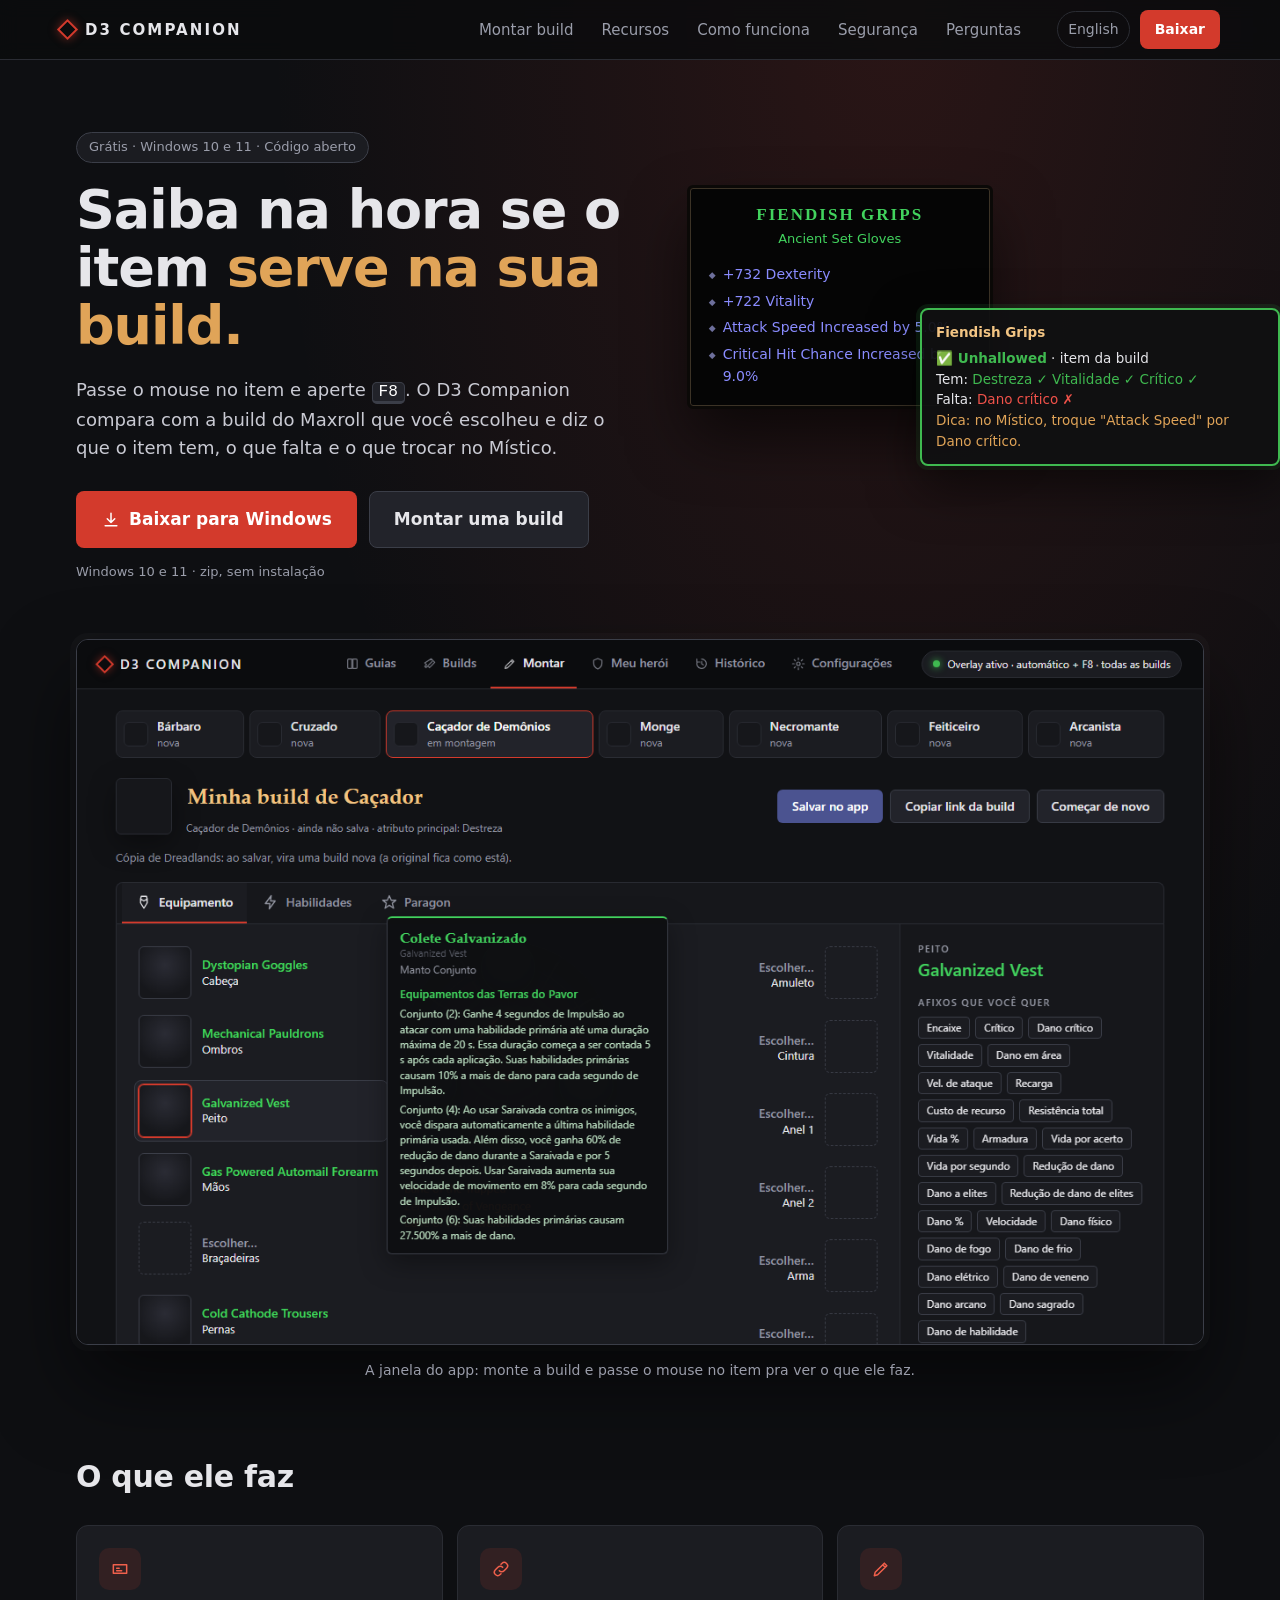
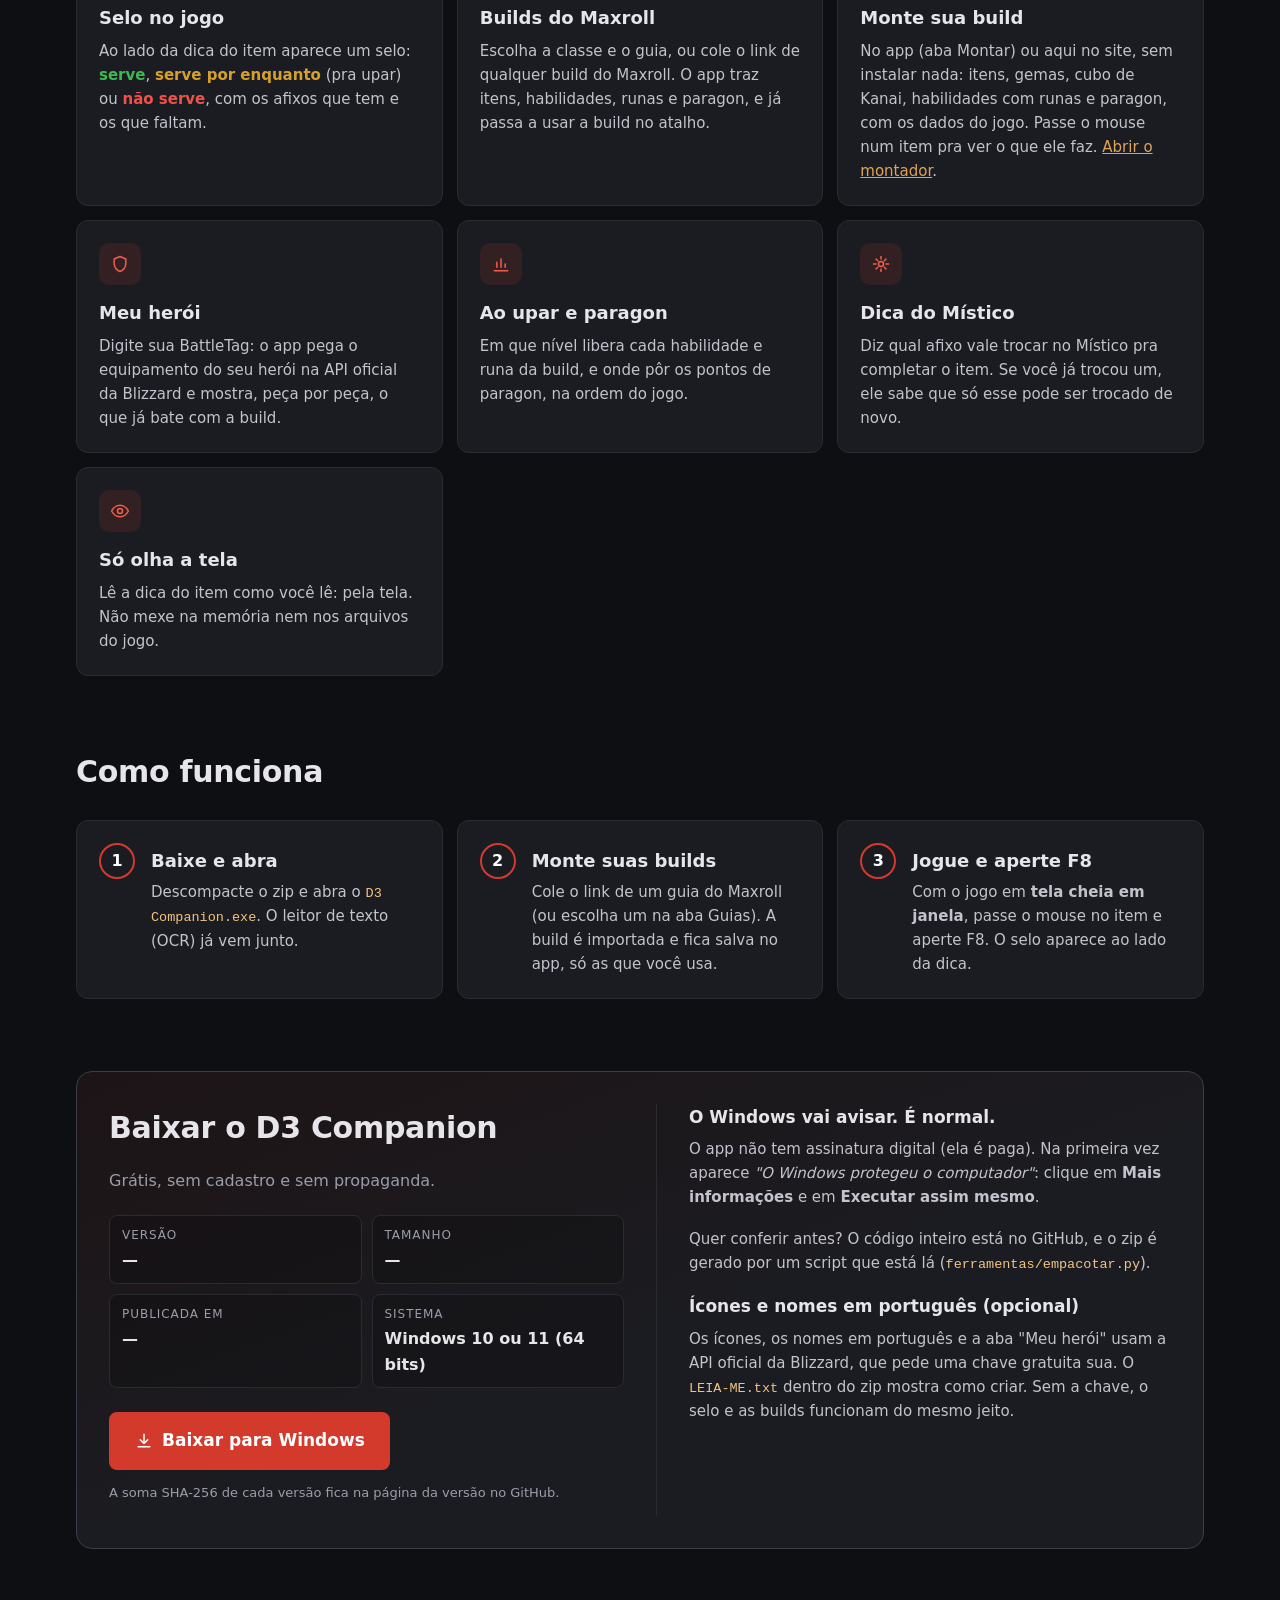
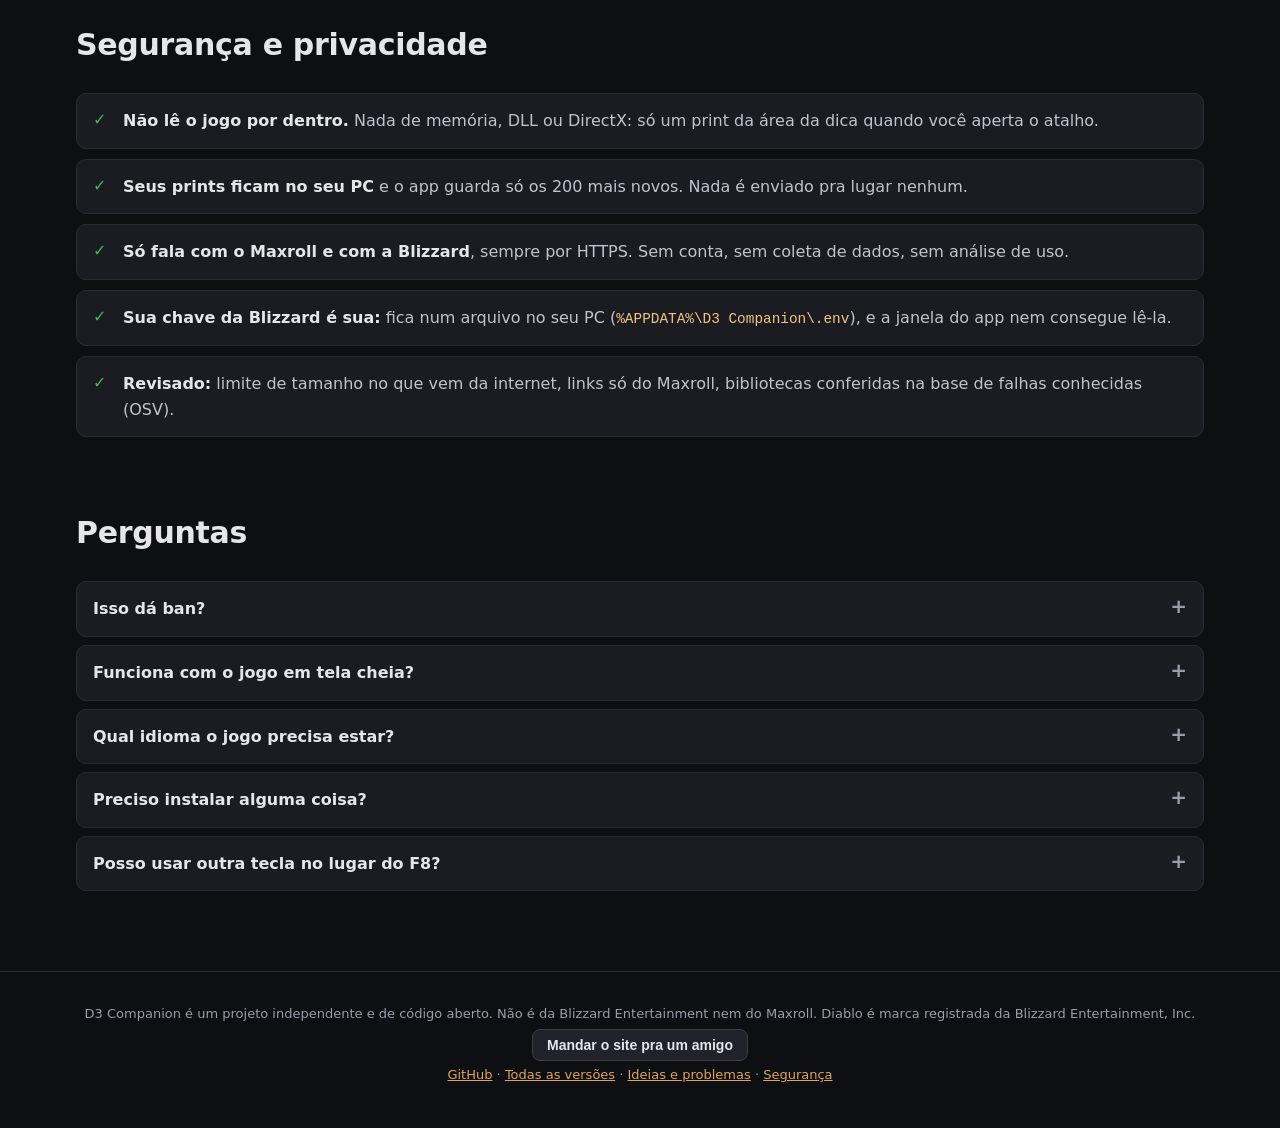
==== docs/pt/index.html @ ba26db6c "Site em inglês e português - idioma.js + dados/en.json: o texto continua em português e o en.json di" ====
<!doctype html>
<html lang="pt-BR">
<head>
  <meta charset="utf-8">
  <meta name="viewport" content="width=device-width, initial-scale=1">
  <meta http-equiv="Content-Security-Policy"
        content="default-src 'self'; script-src 'self'; style-src 'self'; img-src 'self'; connect-src https://api.github.com; object-src 'none'; base-uri 'none'; form-action 'none'">
  <meta name="referrer" content="no-referrer">
  <title>D3 Companion — saiba na hora se o item serve na sua build</title>
  <meta name="description" content="Ajudante grátis para Diablo III: passe o mouse no item, aperte F8 e veja se ele serve na build do Maxroll que você escolheu, o que tem e o que falta.">
  <link rel="canonical" href="https://ruthraaz.github.io/d3-companion/pt/">
  <link rel="alternate" hreflang="en" href="https://ruthraaz.github.io/d3-companion/">
  <link rel="alternate" hreflang="pt-BR" href="https://ruthraaz.github.io/d3-companion/pt/">
  <link rel="alternate" hreflang="x-default" href="https://ruthraaz.github.io/d3-companion/">
  <!-- Prévia do link (WhatsApp, Discord, redes): imagem própria, sem arte do jogo. -->
  <meta property="og:type" content="website">
  <meta property="og:site_name" content="D3 Companion">
  <meta property="og:locale" content="pt_BR">
  <meta property="og:locale:alternate" content="en_US">
  <meta property="og:title" content="D3 Companion — saiba na hora se o item serve na sua build">
  <meta property="og:description" content="Ajudante grátis para Diablo III: aperte F8 no item e veja se serve na sua build. Monte builds com os dados do jogo, no app ou no site.">
  <meta property="og:url" content="https://ruthraaz.github.io/d3-companion/pt/">
  <meta property="og:image" content="https://ruthraaz.github.io/d3-companion/img/compartilhar.png">
  <meta property="og:image:width" content="1200">
  <meta property="og:image:height" content="630">
  <meta property="og:image:alt" content="D3 Companion: saiba na hora se o item serve na sua build">
  <meta name="twitter:card" content="summary_large_image">
  <meta name="twitter:title" content="D3 Companion — saiba na hora se o item serve na sua build">
  <meta name="twitter:description" content="Ajudante grátis para Diablo III: aperte F8 no item e veja se serve na sua build. Monte builds com os dados do jogo, no app ou no site.">
  <meta name="twitter:image" content="https://ruthraaz.github.io/d3-companion/img/compartilhar.png">
  <meta name="theme-color" content="#111215">
  <link rel="icon" href="../favicon.svg" type="image/svg+xml">
  <link rel="stylesheet" href="../site.css">
</head>
<body>
  <header class="topo">
    <a class="marca" href="#inicio"><span class="runa" aria-hidden="true"></span>D3 Companion</a>
    <nav class="menu" aria-label="Seções">
      <a href="../montar.html">Montar build</a>
      <a href="#recursos">Recursos</a>
      <a href="#como">Como funciona</a>
      <a href="#seguranca">Segurança</a>
      <a href="#perguntas">Perguntas</a>
    </nav>
    <div class="topo-acoes">
      <a class="idioma js-idioma" href="../" data-idioma="en" hreflang="en" lang="en">English</a>
      <a class="botao botao-pequeno" href="#baixar">Baixar</a>
    </div>
  </header>

  <main id="inicio">
    <!-- HERÓI -->
    <section class="heroi">
      <div class="heroi-texto">
        <p class="selo-topo">Grátis · Windows 10 e 11 · Código aberto</p>
        <h1>Saiba na hora se o item <span>serve na sua build.</span></h1>
        <p class="sub">Passe o mouse no item e aperte <kbd>F8</kbd>. O D3 Companion compara com a build do Maxroll que você escolheu
          e diz o que o item tem, o que falta e o que trocar no Místico.</p>
        <div class="acoes">
          <a class="botao botao-grande js-baixar" href="https://github.com/Ruthraaz/d3-companion/releases/latest">
            <svg viewBox="0 0 24 24" aria-hidden="true"><path d="M12 4v11m0 0l-4.5-4.5M12 15l4.5-4.5M5 19h14"/></svg>
            <span class="js-rotulo">Baixar para Windows</span>
          </a>
          <a class="botao botao-leve botao-grande" href="../montar.html">Montar uma build</a>
        </div>
        <p class="detalhe-baixar js-detalhe">Carregando a versão…</p>
      </div>

      <!-- Desenho do selo (só CSS, sem arte do jogo). -->
      <div class="demo" aria-label="Exemplo do selo ao lado da dica do item">
        <div class="dica">
          <p class="dica-nome">Fiendish Grips</p>
          <p class="dica-tipo">Ancient Set Gloves</p>
          <ul>
            <li>+732 Dexterity</li>
            <li>+722 Vitality</li>
            <li>Attack Speed Increased by 5.0%</li>
            <li>Critical Hit Chance Increased by 9.0%</li>
          </ul>
        </div>
        <div class="selo">
          <p class="selo-titulo">Fiendish Grips</p>
          <p class="selo-linha"><b class="ok">✅ Unhallowed</b> · item da build</p>
          <p class="selo-linha">Tem: <span class="ok">Destreza ✓ Vitalidade ✓ Crítico ✓</span></p>
          <p class="selo-linha">Falta: <span class="falta">Dano crítico ✗</span></p>
          <p class="selo-linha dica-mistico">Dica: no Místico, troque "Attack Speed" por Dano crítico.</p>
        </div>
      </div>
    </section>

    <!-- PRINT DA JANELA -->
    <section class="vitrine">
      <figure>
        <img src="../img/janela.png" width="1280" height="800" loading="lazy"
             alt="Janela do D3 Companion na aba Montar: os espaços do boneco, a roda de gemas e a dica de um item de conjunto aberta">
        <figcaption>A janela do app: monte a build e passe o mouse no item pra ver o que ele faz.</figcaption>
      </figure>
    </section>

    <!-- RECURSOS -->
    <section class="secao" id="recursos">
      <h2>O que ele faz</h2>
      <div class="cartoes">
        <article class="cartao">
          <span class="cartao-icone"><svg viewBox="0 0 24 24"><path d="M4 7h16v10H4zM8 11h3M8 14h6"/></svg></span>
          <h3>Selo no jogo</h3>
          <p>Ao lado da dica do item aparece um selo: <b class="ok">serve</b>, <b class="parcial">serve por enquanto</b>
            (pra upar) ou <b class="falta">não serve</b>, com os afixos que tem e os que faltam.</p>
        </article>
        <article class="cartao">
          <span class="cartao-icone"><svg viewBox="0 0 24 24"><path d="M10 14a4 4 0 0 0 5.7 0l3-3a4 4 0 0 0-5.7-5.7l-1 1M14 10a4 4 0 0 0-5.7 0l-3 3a4 4 0 0 0 5.7 5.7l1-1"/></svg></span>
          <h3>Builds do Maxroll</h3>
          <p>Escolha a classe e o guia, ou cole o link de qualquer build do Maxroll. O app traz itens, habilidades,
            runas e paragon, e já passa a usar a build no atalho.</p>
        </article>
        <article class="cartao">
          <span class="cartao-icone"><svg viewBox="0 0 24 24"><path d="M4 20l4-1 11-11-3-3L5 16zM14 7l3 3"/></svg></span>
          <h3>Monte sua build</h3>
          <p>No app (aba Montar) ou aqui no site, sem instalar nada: itens, gemas, cubo de Kanai, habilidades com runas
            e paragon, com os dados do jogo. Passe o mouse num item pra ver o que ele faz.
            <a href="../montar.html">Abrir o montador</a>.</p>
        </article>
        <article class="cartao">
          <span class="cartao-icone"><svg viewBox="0 0 24 24"><path d="M12 3l7 3v5c0 4.5-3 8.2-7 10-4-1.8-7-5.5-7-10V6z"/></svg></span>
          <h3>Meu herói</h3>
          <p>Digite sua BattleTag: o app pega o equipamento do seu herói na API oficial da Blizzard e mostra,
            peça por peça, o que já bate com a build.</p>
        </article>
        <article class="cartao">
          <span class="cartao-icone"><svg viewBox="0 0 24 24"><path d="M4 20h16M7 16V10M12 16V6M17 16v-4"/></svg></span>
          <h3>Ao upar e paragon</h3>
          <p>Em que nível libera cada habilidade e runa da build, e onde pôr os pontos de paragon, na ordem do jogo.</p>
        </article>
        <article class="cartao">
          <span class="cartao-icone"><svg viewBox="0 0 24 24"><path d="M12 3v3M12 18v3M3 12h3M18 12h3M6 6l2 2M16 16l2 2M6 18l2-2M16 8l2-2M12 9a3 3 0 1 0 0 6 3 3 0 0 0 0-6z"/></svg></span>
          <h3>Dica do Místico</h3>
          <p>Diz qual afixo vale trocar no Místico pra completar o item. Se você já trocou um, ele sabe que só esse
            pode ser trocado de novo.</p>
        </article>
        <article class="cartao">
          <span class="cartao-icone"><svg viewBox="0 0 24 24"><path d="M2 12s3.5-7 10-7 10 7 10 7-3.5 7-10 7S2 12 2 12zM12 9a3 3 0 1 0 0 6 3 3 0 0 0 0-6z"/></svg></span>
          <h3>Só olha a tela</h3>
          <p>Lê a dica do item como você lê: pela tela. Não mexe na memória nem nos arquivos do jogo.</p>
        </article>
      </div>
    </section>

    <!-- COMO FUNCIONA -->
    <section class="secao" id="como">
      <h2>Como funciona</h2>
      <ol class="passos">
        <li><span class="passo-num">1</span><div><h3>Baixe e abra</h3><p>Descompacte o zip e abra o <code>D3 Companion.exe</code>. O leitor de texto (OCR) já vem junto.</p></div></li>
        <li><span class="passo-num">2</span><div><h3>Monte suas builds</h3><p>Cole o link de um guia do Maxroll (ou escolha um na aba Guias). A build é importada e fica salva no app, só as que você usa.</p></div></li>
        <li><span class="passo-num">3</span><div><h3>Jogue e aperte F8</h3><p>Com o jogo em <b>tela cheia em janela</b>, passe o mouse no item e aperte F8. O selo aparece ao lado da dica.</p></div></li>
      </ol>
    </section>

    <!-- BAIXAR -->
    <section class="secao" id="baixar">
      <div class="baixar">
        <div>
          <h2>Baixar o D3 Companion</h2>
          <p class="mudo">Grátis, sem cadastro e sem propaganda.</p>
          <dl class="ficha">
            <div><dt>Versão</dt><dd class="js-versao">—</dd></div>
            <div><dt>Tamanho</dt><dd class="js-tamanho">—</dd></div>
            <div><dt>Publicada em</dt><dd class="js-data">—</dd></div>
            <div><dt>Sistema</dt><dd>Windows 10 ou 11 (64 bits)</dd></div>
          </dl>
          <a class="botao botao-grande js-baixar" href="https://github.com/Ruthraaz/d3-companion/releases/latest">
            <svg viewBox="0 0 24 24" aria-hidden="true"><path d="M12 4v11m0 0l-4.5-4.5M12 15l4.5-4.5M5 19h14"/></svg>
            <span class="js-rotulo">Baixar para Windows</span>
          </a>
          <p class="nota js-soma">A soma SHA-256 de cada versão fica na página da versão no GitHub.</p>
        </div>
        <div class="aviso-windows">
          <h3>O Windows vai avisar. É normal.</h3>
          <p>O app não tem assinatura digital (ela é paga). Na primeira vez aparece <i>"O Windows protegeu o computador"</i>:
            clique em <b>Mais informações</b> e em <b>Executar assim mesmo</b>.</p>
          <p>Quer conferir antes? O código inteiro está no GitHub, e o zip é gerado por um script que está lá
            (<code>ferramentas/empacotar.py</code>).</p>
          <h3>Ícones e nomes em português (opcional)</h3>
          <p>Os ícones, os nomes em português e a aba "Meu herói" usam a API oficial da Blizzard, que pede uma chave
            gratuita sua. O <code>LEIA-ME.txt</code> dentro do zip mostra como criar. Sem a chave, o selo e as builds funcionam do mesmo jeito.</p>
        </div>
      </div>
    </section>

    <!-- SEGURANÇA -->
    <section class="secao" id="seguranca">
      <h2>Segurança e privacidade</h2>
      <ul class="lista-seguranca">
        <li><b>Não lê o jogo por dentro.</b> Nada de memória, DLL ou DirectX: só um print da área da dica quando você aperta o atalho.</li>
        <li><b>Seus prints ficam no seu PC</b> e o app guarda só os 200 mais novos. Nada é enviado pra lugar nenhum.</li>
        <li><b>Só fala com o Maxroll e com a Blizzard</b>, sempre por HTTPS. Sem conta, sem coleta de dados, sem análise de uso.</li>
        <li><b>Sua chave da Blizzard é sua:</b> fica num arquivo no seu PC (<code>%APPDATA%\D3 Companion\.env</code>), e a janela do app nem consegue lê-la.</li>
        <li><b>Revisado:</b> limite de tamanho no que vem da internet, links só do Maxroll, bibliotecas conferidas na base de falhas conhecidas (OSV).</li>
      </ul>
    </section>

    <!-- PERGUNTAS -->
    <section class="secao" id="perguntas">
      <h2>Perguntas</h2>
      <div class="perguntas">
        <details><summary>Isso dá ban?</summary>
          <p>O app só olha a tela, como uma gravação de vídeo, e não toca no jogo. Mesmo assim, ele não é da Blizzard:
            use por sua conta.</p></details>
        <details><summary>Funciona com o jogo em tela cheia?</summary>
          <p>Use <b>tela cheia em janela</b> (Windowed Fullscreen) nas opções de vídeo do Diablo III. Em tela cheia exclusiva
            o Windows não deixa outro programa desenhar por cima.</p></details>
        <details><summary>Qual idioma o jogo precisa estar?</summary>
          <p>Inglês: as builds do Maxroll e a leitura da dica usam os nomes em inglês. A janela do app pode ficar em português ou em inglês (em Configurações).</p></details>
        <details><summary>Preciso instalar alguma coisa?</summary>
          <p>Não. Descompacte e abra. Seus dados ficam em <code>%APPDATA%\D3 Companion</code>, então trocar de versão não apaga nada.</p></details>
        <details><summary>Posso usar outra tecla no lugar do F8?</summary>
          <p>Pode: em Configurações, ex.: <code>Ctrl+F8</code> ou <code>Alt+Q</code>. Se outro programa já usa a tecla, o app avisa quais estão livres.</p></details>
      </div>
    </section>
  </main>

  <footer class="rodape">
    <p>D3 Companion é um projeto independente e de código aberto. Não é da Blizzard Entertainment nem do Maxroll.
      Diablo é marca registrada da Blizzard Entertainment, Inc.</p>
    <p><button type="button" class="botao botao-leve botao-pequeno js-compartilhar">Mandar o site pra um amigo</button></p>
    <p><a href="https://github.com/Ruthraaz/d3-companion">GitHub</a> · <a href="https://github.com/Ruthraaz/d3-companion/releases">Todas as versões</a>
      · <a href="https://github.com/Ruthraaz/d3-companion/issues">Ideias e problemas</a>
      · <a href="https://github.com/Ruthraaz/d3-companion/security/policy">Segurança</a></p>
  </footer>

  <script src="../site.js"></script>
</body>
</html>
---- docs/site.css ----
/* Site do D3 Companion: o mesmo visual da janela do app (grafite, vermelho,
   cores de raridade). Só fontes do sistema; nenhuma arte da Blizzard. */

:root {
  --fundo: #0e0f12;
  --fundo-2: #15161a;
  --painel: #1b1c21;
  --painel-2: #22232a;
  --borda: #2a2c33;
  --borda-forte: #3b3e48;
  --texto: #e6e6ea;
  --mudo: #9a9daa;
  --acento: #d33a2c;
  --acento-claro: #f0604c;
  --ouro: #e0a458;
  --ouro-claro: #f2c483;
  --primario: #4b5390;
  --primario-claro: #5d66ad;
  --set: #42d35e;
  --ok: #3fb950;
  --falta: #f0524a;
  --parcial: #d6a02a;
  --magico: #8a8cff;
  --sans: "Segoe UI", system-ui, -apple-system, Roboto, sans-serif;
  --serifa: "Palatino Linotype", "Book Antiqua", Palatino, Georgia, serif;
}

* { box-sizing: border-box; }
html { scroll-behavior: smooth; scroll-padding-top: 72px; }
body {
  margin: 0;
  background:
    radial-gradient(ellipse 70% 40% at 70% 0%, rgba(211, 58, 44, .14), transparent 70%),
    var(--fundo);
  color: var(--texto);
  font: 16px/1.6 var(--sans);
}
a { color: var(--ouro); }
a:hover { color: var(--ouro-claro); }
code, kbd { font-family: Consolas, monospace; font-size: .9em; }
code { color: var(--ouro-claro); }
kbd {
  border: 1px solid var(--borda-forte);
  border-bottom-width: 3px;
  border-radius: 5px;
  padding: 0 6px;
  background: var(--painel-2);
  color: #fff;
}
svg { width: 20px; height: 20px; fill: none; stroke: currentColor; stroke-width: 1.8; stroke-linecap: round; stroke-linejoin: round; flex-shrink: 0; }
:focus-visible { outline: 2px solid var(--acento-claro); outline-offset: 3px; }
.ok { color: var(--ok); }
.falta { color: var(--falta); }
.parcial { color: var(--parcial); }
.mudo { color: var(--mudo); }
.nota { color: var(--mudo); font-size: 13px; }

/* ------------------------------------------------------------ topo */
.topo {
  position: sticky; top: 0; z-index: 10;
  display: flex; align-items: center; gap: 24px;
  height: 60px;
  padding: 0 max(16px, calc((100% - 1160px) / 2));
  background: rgba(11, 12, 14, .85);
  backdrop-filter: blur(10px);
  border-bottom: 1px solid var(--borda);
}
.marca {
  display: flex; align-items: center; gap: 10px;
  color: var(--texto); text-decoration: none;
  font-weight: 600; letter-spacing: .14em; text-transform: uppercase; font-size: 15px;
}
.marca:hover { color: #fff; }
.runa {
  width: 15px; height: 15px;
  border: 2px solid var(--acento);
  transform: rotate(45deg);
  box-shadow: 0 0 10px rgba(211, 58, 44, .55);
}
.menu { display: flex; gap: 4px; margin-left: auto; }
.menu a { color: var(--mudo); text-decoration: none; padding: 8px 12px; border-radius: 6px; font-size: 15px; }
.menu a:hover { color: var(--texto); background: var(--painel); }
.topo-acoes { display: flex; align-items: center; gap: 10px; }
.idioma { color: var(--mudo); font-size: 14px; text-decoration: none; padding: 6px 10px; border: 1px solid var(--borda); border-radius: 999px; }
.idioma:hover { color: var(--texto); border-color: var(--mudo); }

/* ------------------------------------------------------------ botões */
.botao {
  display: inline-flex; align-items: center; justify-content: center; gap: 8px;
  background: var(--acento);
  color: #fff;
  text-decoration: none;
  font-weight: 600;
  border: 1px solid transparent;
  border-radius: 8px;
  padding: 10px 18px;
  transition: background .15s, transform .15s, box-shadow .15s;
}
.botao:hover { background: var(--acento-claro); color: #fff; transform: translateY(-1px); box-shadow: 0 8px 24px rgba(211, 58, 44, .3); }
.botao-leve { background: var(--painel-2); border-color: var(--borda-forte); color: var(--texto); }
.botao-leve:hover { background: var(--painel); color: #fff; box-shadow: none; }
.botao-pequeno { padding: 7px 14px; font-size: 14px; }
.botao-grande { padding: 14px 24px; font-size: 17px; }
.botao.baixando { background: var(--ok); }

/* ------------------------------------------------------------ herói */
main { max-width: 1160px; margin: 0 auto; padding: 0 16px; }
.heroi {
  display: grid; grid-template-columns: 1.1fr 1fr; gap: 48px; align-items: center;
  padding: 72px 0 56px;
}
.selo-topo {
  display: inline-block;
  margin: 0 0 18px;
  padding: 4px 12px;
  border: 1px solid var(--borda-forte);
  border-radius: 999px;
  font-size: 13px;
  color: var(--mudo);
  background: var(--painel);
}
h1 { margin: 0; font-size: clamp(34px, 5vw, 54px); line-height: 1.08; letter-spacing: -.02em; }
h1 span { color: var(--ouro); }
.sub { font-size: 18px; color: #c9cad3; margin: 20px 0 28px; max-width: 560px; }
.acoes { display: flex; flex-wrap: wrap; gap: 12px; }
.detalhe-baixar { margin: 14px 0 0; font-size: 13px; color: var(--mudo); min-height: 1.6em; }

/* Selo desenhado em CSS, imitando a ideia do overlay ao lado da dica. */
.demo { position: relative; min-height: 340px; }
.dica {
  width: 300px;
  background: #050505;
  border: 1px solid #3c3326;
  outline: 3px solid #0b0907;
  border-radius: 3px;
  padding: 16px 18px;
  box-shadow: 0 30px 60px rgba(0, 0, 0, .6);
  font-size: 14px;
}
.dica-nome { margin: 0; text-align: center; font: 600 17px var(--serifa); letter-spacing: .12em; text-transform: uppercase; color: var(--set); }
.dica-tipo { margin: 4px 0 12px; text-align: center; font-size: 13px; color: var(--set); }
.dica ul { list-style: none; margin: 0; padding: 0; }
.dica li { color: var(--magico); padding: 2px 0 2px 14px; position: relative; }
.dica li::before { content: "◆"; position: absolute; left: 0; font-size: 9px; top: 7px; color: #6d6f9b; }
.selo {
  position: absolute; left: 230px; top: 120px;
  width: min(360px, 100%);
  background: rgba(16, 16, 18, .94);
  border: 2px solid var(--ok);
  border-radius: 8px;
  padding: 12px 14px;
  box-shadow: 0 20px 50px rgba(0, 0, 0, .55), 0 0 0 4px rgba(63, 185, 80, .12);
  font-size: 13.5px;
  animation: aparecer .6s .3s both cubic-bezier(.2, .9, .3, 1.2);
}
@keyframes aparecer { from { opacity: 0; transform: translateY(10px) scale(.96); } }
.selo p { margin: 0; }
.selo-titulo { font-weight: 700; color: var(--ouro-claro); margin-bottom: 4px !important; }
.selo-linha { line-height: 1.55; }
.dica-mistico { color: var(--ouro); }

/* ------------------------------------------------------------ vitrine */
.vitrine figure { margin: 0; }
.vitrine img {
  display: block; width: 100%; height: auto;
  border-radius: 12px;
  border: 1px solid var(--borda-forte);
  box-shadow: 0 40px 80px rgba(0, 0, 0, .55), 0 0 0 6px rgba(255, 255, 255, .02);
}
.vitrine figcaption { text-align: center; color: var(--mudo); font-size: 14px; margin-top: 14px; }

/* ------------------------------------------------------------ seções */
.secao { padding: 72px 0 0; }
.secao h2 { margin: 0 0 24px; font-size: 30px; letter-spacing: -.01em; }
.cartoes { display: grid; grid-template-columns: repeat(3, 1fr); gap: 14px; }
.cartao {
  border: 1px solid var(--borda);
  border-radius: 12px;
  background: var(--painel);
  padding: 22px;
  transition: border-color .15s, transform .15s;
}
.cartao:hover { border-color: var(--borda-forte); transform: translateY(-2px); }
.cartao h3 { margin: 14px 0 6px; font-size: 18px; }
.cartao p { margin: 0; color: #c2c3cc; font-size: 15px; }
.cartao-icone {
  display: inline-grid; place-items: center;
  width: 42px; height: 42px;
  border-radius: 10px;
  background: rgba(211, 58, 44, .12);
  color: var(--acento-claro);
}

.passos { list-style: none; margin: 0; padding: 0; display: grid; grid-template-columns: repeat(3, 1fr); gap: 14px; }
.passos li { display: flex; gap: 16px; border: 1px solid var(--borda); border-radius: 12px; background: var(--painel); padding: 22px; }
.passo-num {
  flex-shrink: 0;
  display: grid; place-items: center;
  width: 36px; height: 36px;
  border-radius: 50%;
  border: 2px solid var(--acento);
  font-weight: 700; color: #fff;
}
.passos h3 { margin: 4px 0 4px; font-size: 18px; }
.passos p { margin: 0; color: #c2c3cc; font-size: 15px; }

.baixar {
  display: grid; grid-template-columns: 1fr 1fr; gap: 32px;
  border: 1px solid var(--borda-forte);
  border-radius: 16px;
  background: linear-gradient(160deg, #1d1416, var(--painel) 55%);
  padding: 32px;
}
.baixar h2 { margin-bottom: 4px; }
.ficha { display: grid; grid-template-columns: 1fr 1fr; gap: 10px; margin: 22px 0 24px; }
.ficha div { border: 1px solid var(--borda); border-radius: 8px; padding: 10px 12px; background: rgba(0, 0, 0, .2); }
.ficha dt { font-size: 12px; text-transform: uppercase; letter-spacing: .08em; color: var(--mudo); }
.ficha dd { margin: 2px 0 0; font-weight: 600; }
.aviso-windows { border-left: 1px solid var(--borda); padding-left: 32px; }
.aviso-windows h3 { margin: 0 0 6px; font-size: 17px; }
.aviso-windows h3 + p { margin-top: 0; }
.aviso-windows p { color: #c2c3cc; font-size: 15px; margin: 0 0 18px; }

.lista-seguranca { list-style: none; margin: 0; padding: 0; display: grid; gap: 10px; }
.lista-seguranca li {
  border: 1px solid var(--borda);
  border-radius: 10px;
  background: var(--painel);
  padding: 14px 16px 14px 46px;
  position: relative;
  color: #c2c3cc;
}
.lista-seguranca li::before {
  content: "✓";
  position: absolute; left: 16px; top: 13px;
  color: var(--ok); font-weight: 700;
}
.lista-seguranca b { color: var(--texto); }

.perguntas { display: grid; gap: 8px; }
.perguntas details { border: 1px solid var(--borda); border-radius: 10px; background: var(--painel); }
.perguntas summary { cursor: pointer; padding: 14px 16px; font-weight: 600; list-style: none; display: flex; justify-content: space-between; }
.perguntas summary::-webkit-details-marker { display: none; }
.perguntas summary::after { content: "+"; color: var(--mudo); font-size: 20px; line-height: 1; }
.perguntas details[open] summary::after { content: "−"; }
.perguntas details p { margin: 0; padding: 0 16px 16px; color: #c2c3cc; }

.rodape {
  margin-top: 80px;
  padding: 28px 16px 40px;
  border-top: 1px solid var(--borda);
  text-align: center;
  color: var(--mudo);
  font-size: 13px;
}
.rodape p { margin: 4px 0; }

/* ------------------------------------------------------------ telas menores */
@media (max-width: 900px) {
  .heroi { grid-template-columns: 1fr; padding-top: 48px; gap: 32px; }
  .demo { min-height: 0; }
  .selo { position: relative; left: auto; top: auto; margin: -40px 0 0 40px; width: calc(100% - 40px); }
  .dica { width: min(300px, 100%); }
  .cartoes, .passos { grid-template-columns: 1fr; }
  .baixar { grid-template-columns: 1fr; padding: 22px; }
  .aviso-windows { border-left: 0; padding-left: 0; border-top: 1px solid var(--borda); padding-top: 22px; }
}
@media (max-width: 640px) {
  .menu { display: none; }
  .topo { justify-content: space-between; }
  .ficha { grid-template-columns: 1fr; }
}
@media (prefers-reduced-motion: reduce) {
  * { transition: none !important; animation: none !important; }
  html { scroll-behavior: auto; }
}
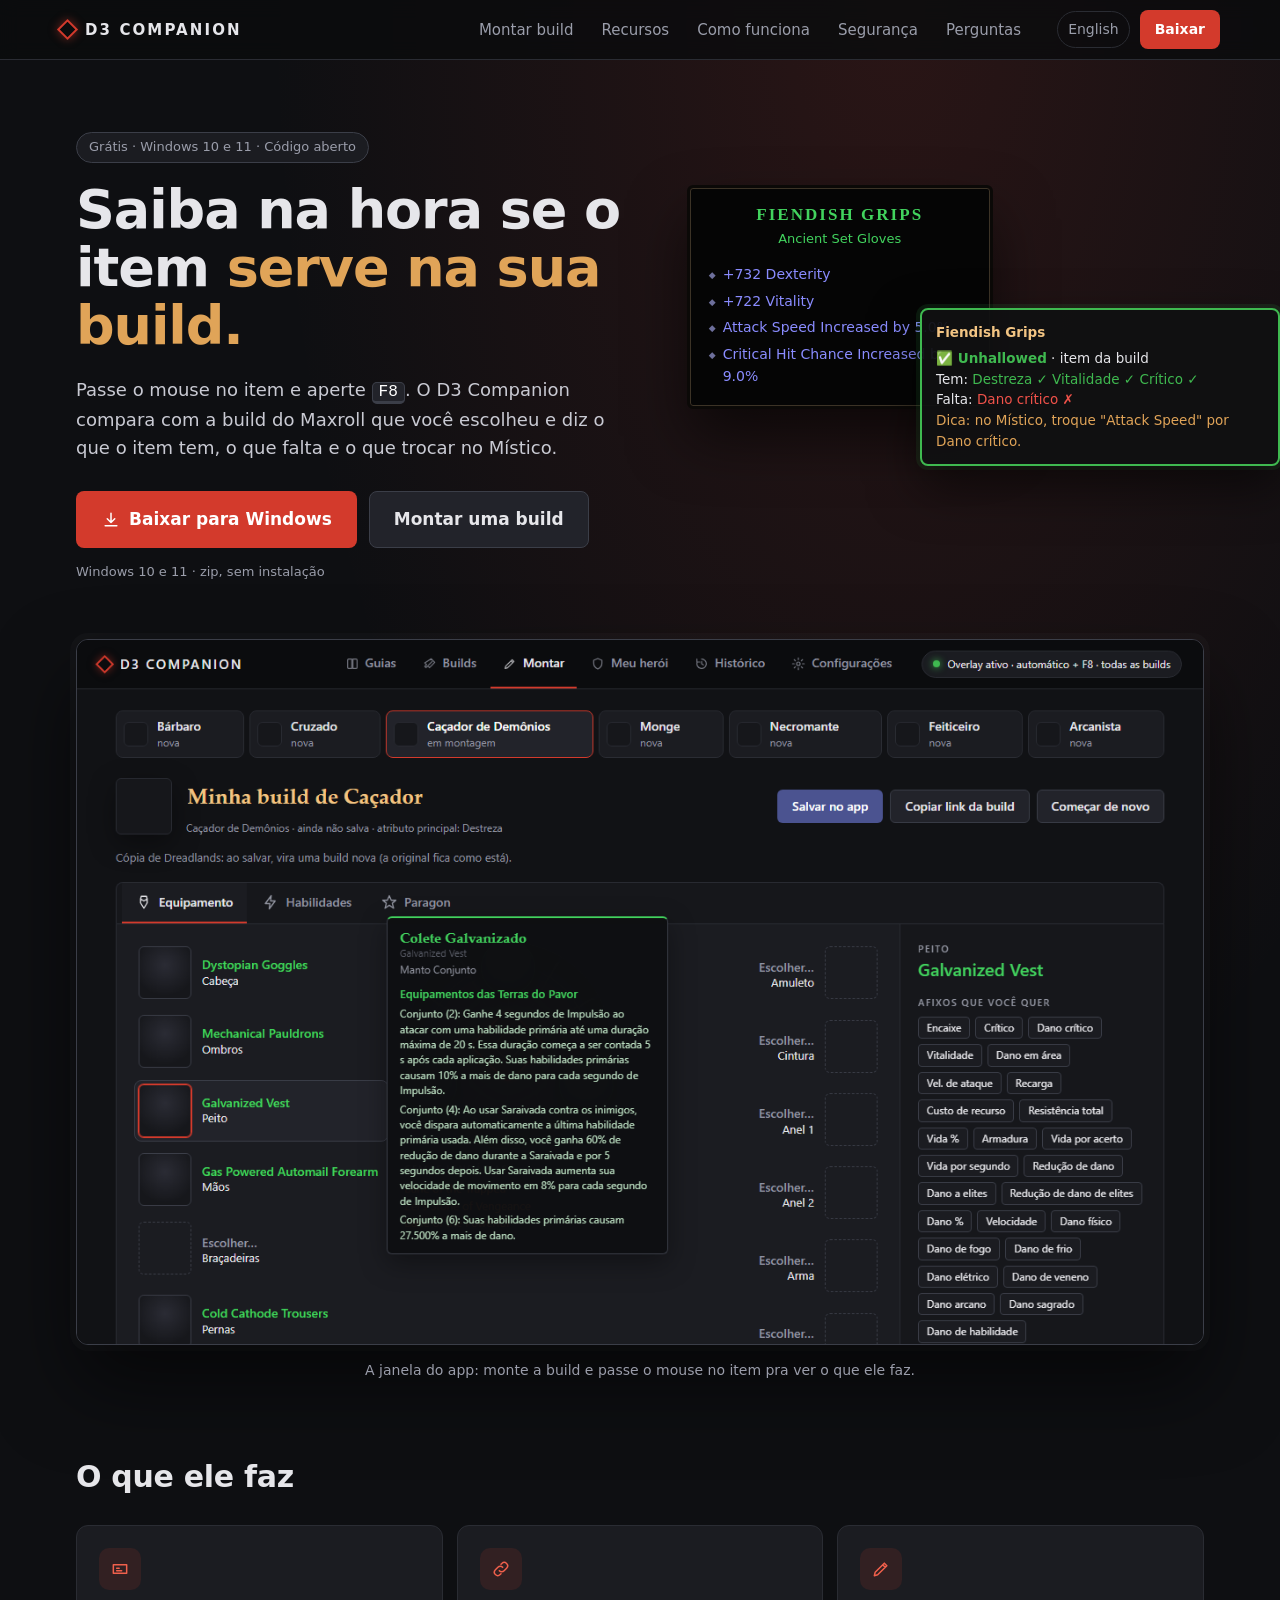
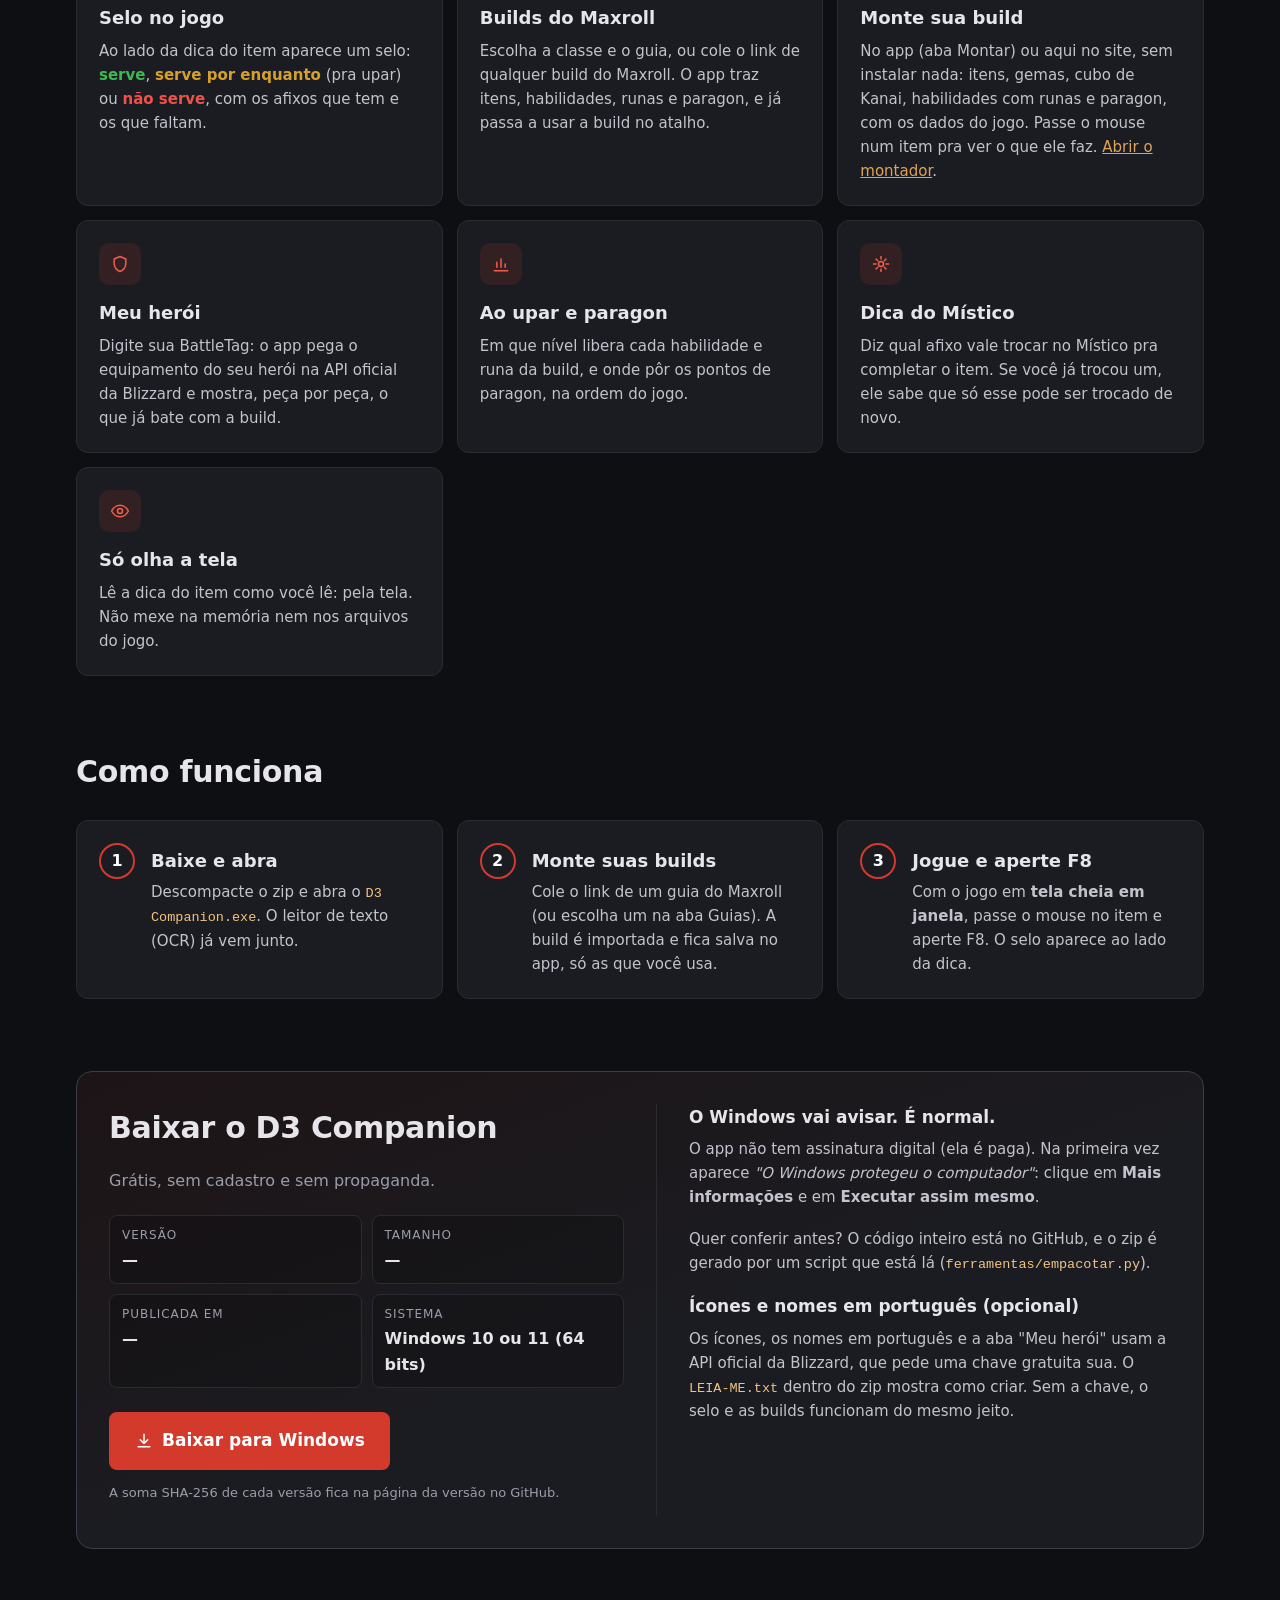
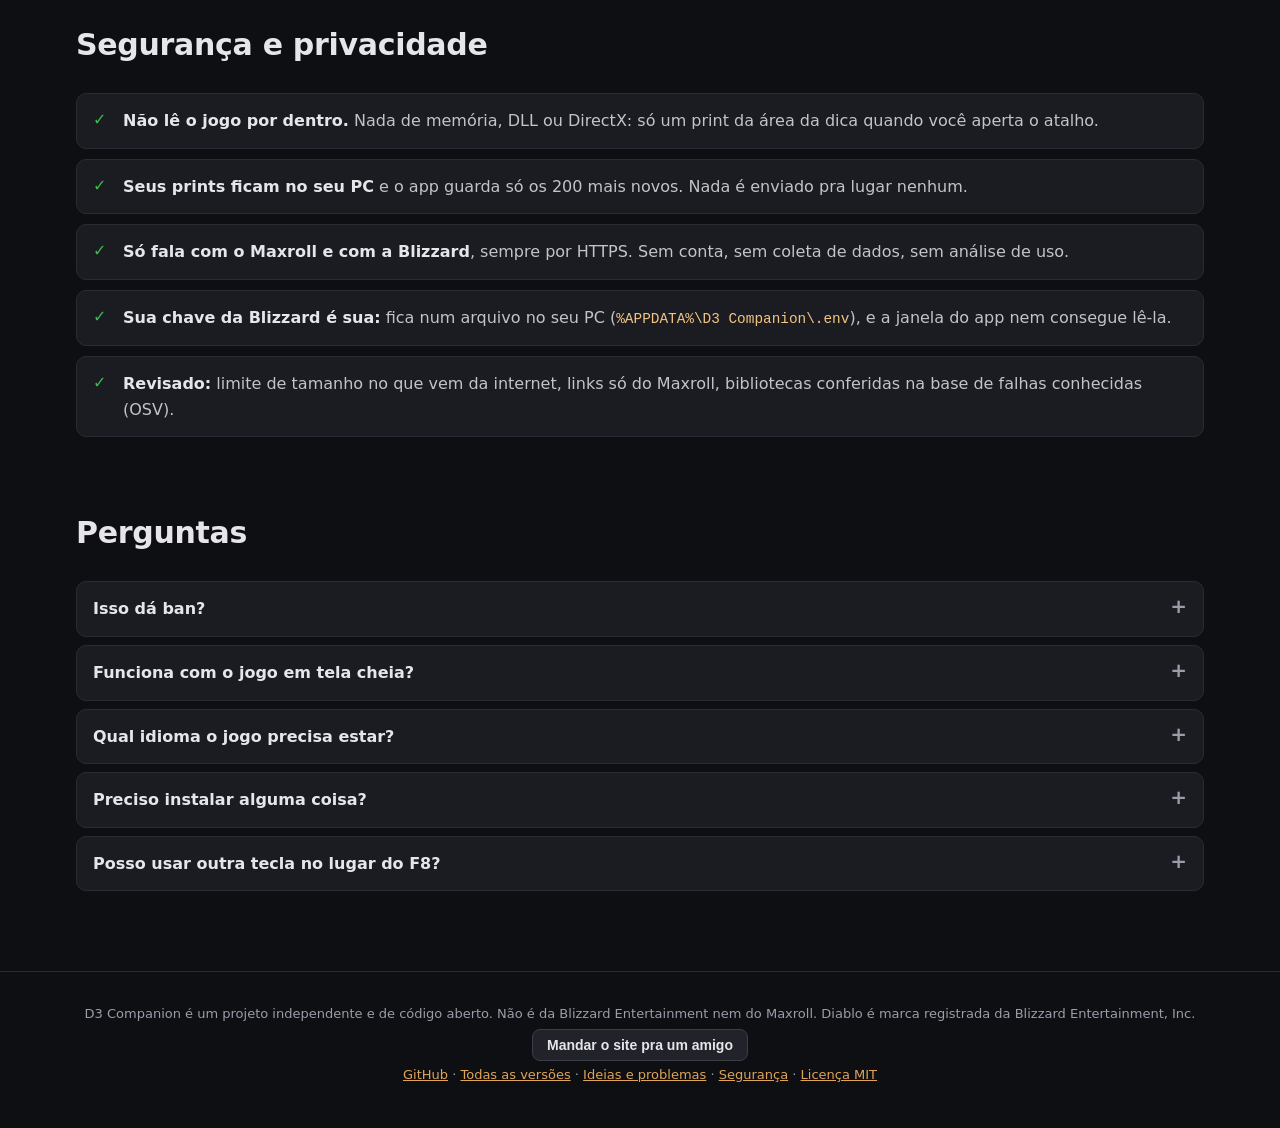
==== commit f7c0a0dc: "Licença MIT LICENSE na raiz (com aviso sobre as marcas da Blizzard e a licença do Tesseract), link n" ====
--- a/docs/pt/index.html
+++ b/docs/pt/index.html
@@ -224,7 +224,8 @@
     <p><button type="button" class="botao botao-leve botao-pequeno js-compartilhar">Mandar o site pra um amigo</button></p>
     <p><a href="https://github.com/Ruthraaz/d3-companion">GitHub</a> · <a href="https://github.com/Ruthraaz/d3-companion/releases">Todas as versões</a>
       · <a href="https://github.com/Ruthraaz/d3-companion/issues">Ideias e problemas</a>
-      · <a href="https://github.com/Ruthraaz/d3-companion/security/policy">Segurança</a></p>
+      · <a href="https://github.com/Ruthraaz/d3-companion/security/policy">Segurança</a>
+      · <a href="https://github.com/Ruthraaz/d3-companion/blob/main/LICENSE">Licença MIT</a></p>
   </footer>
 
   <script src="../site.js"></script>
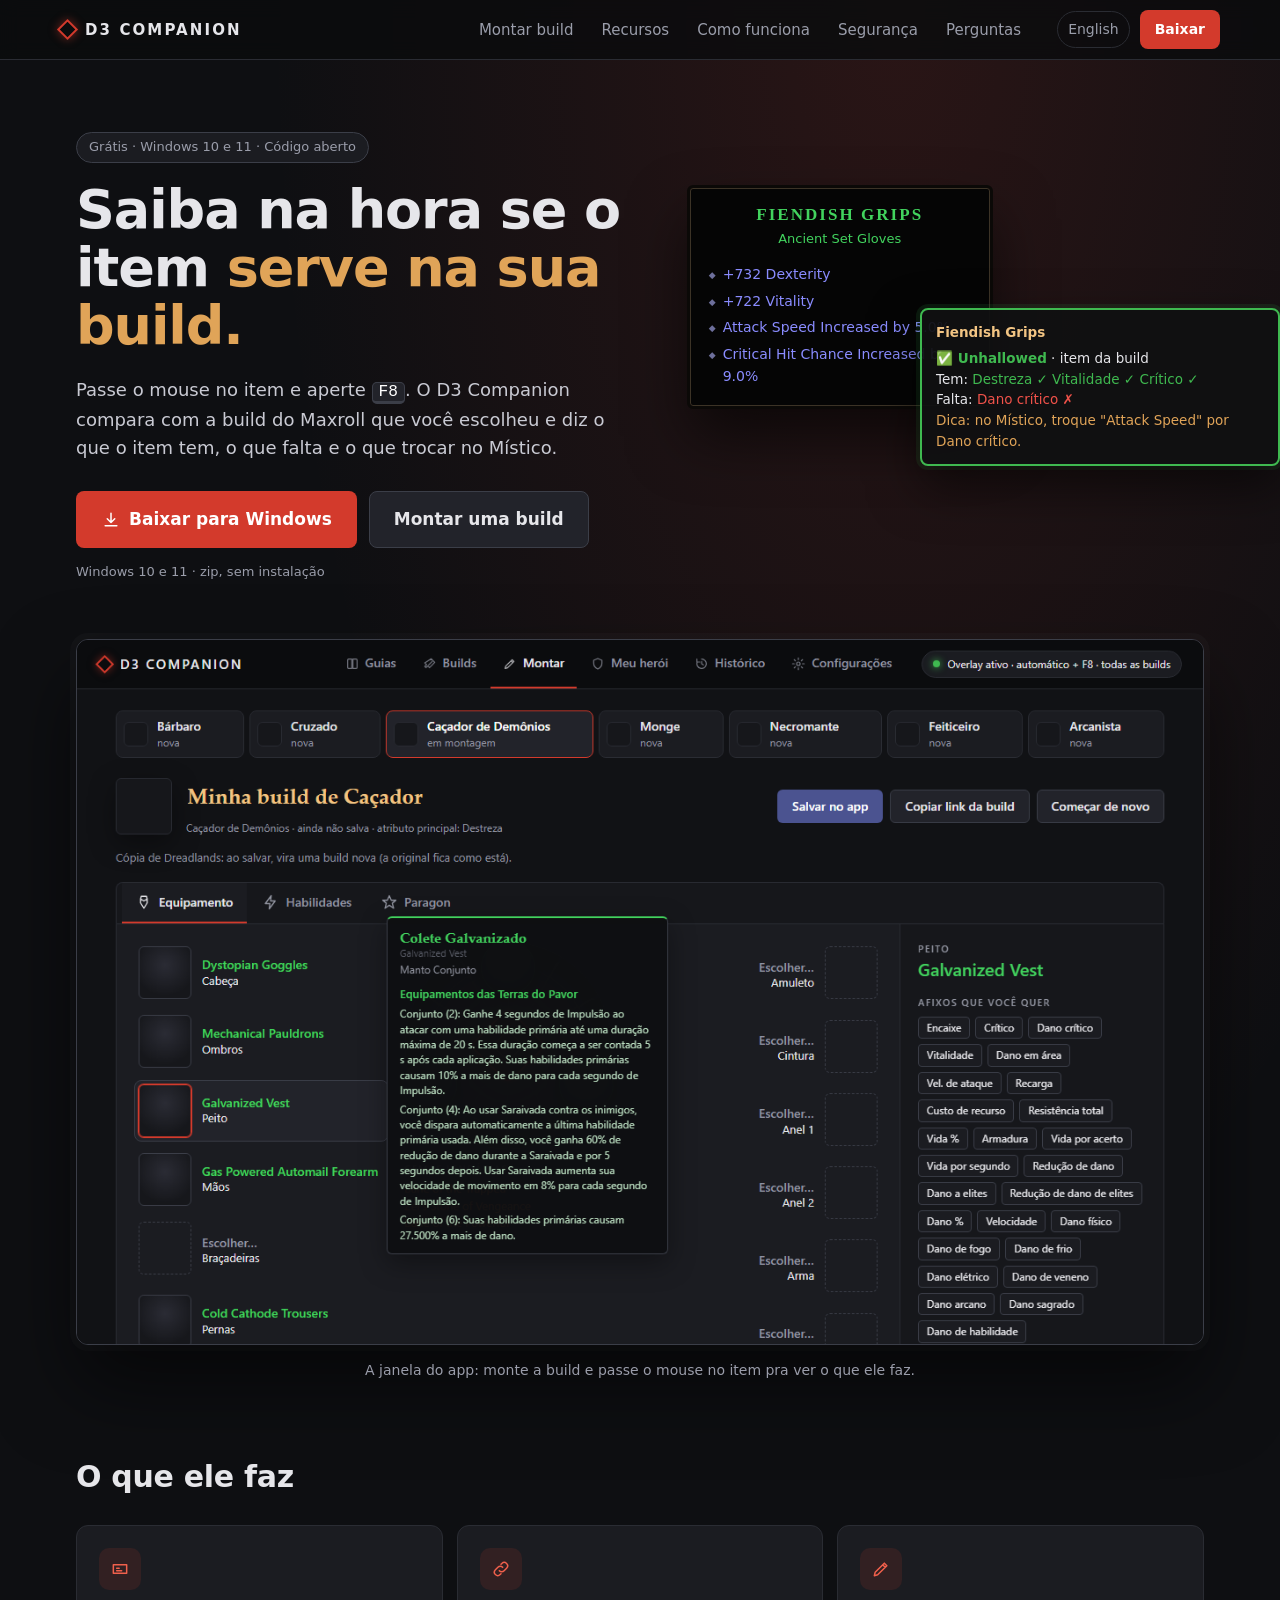
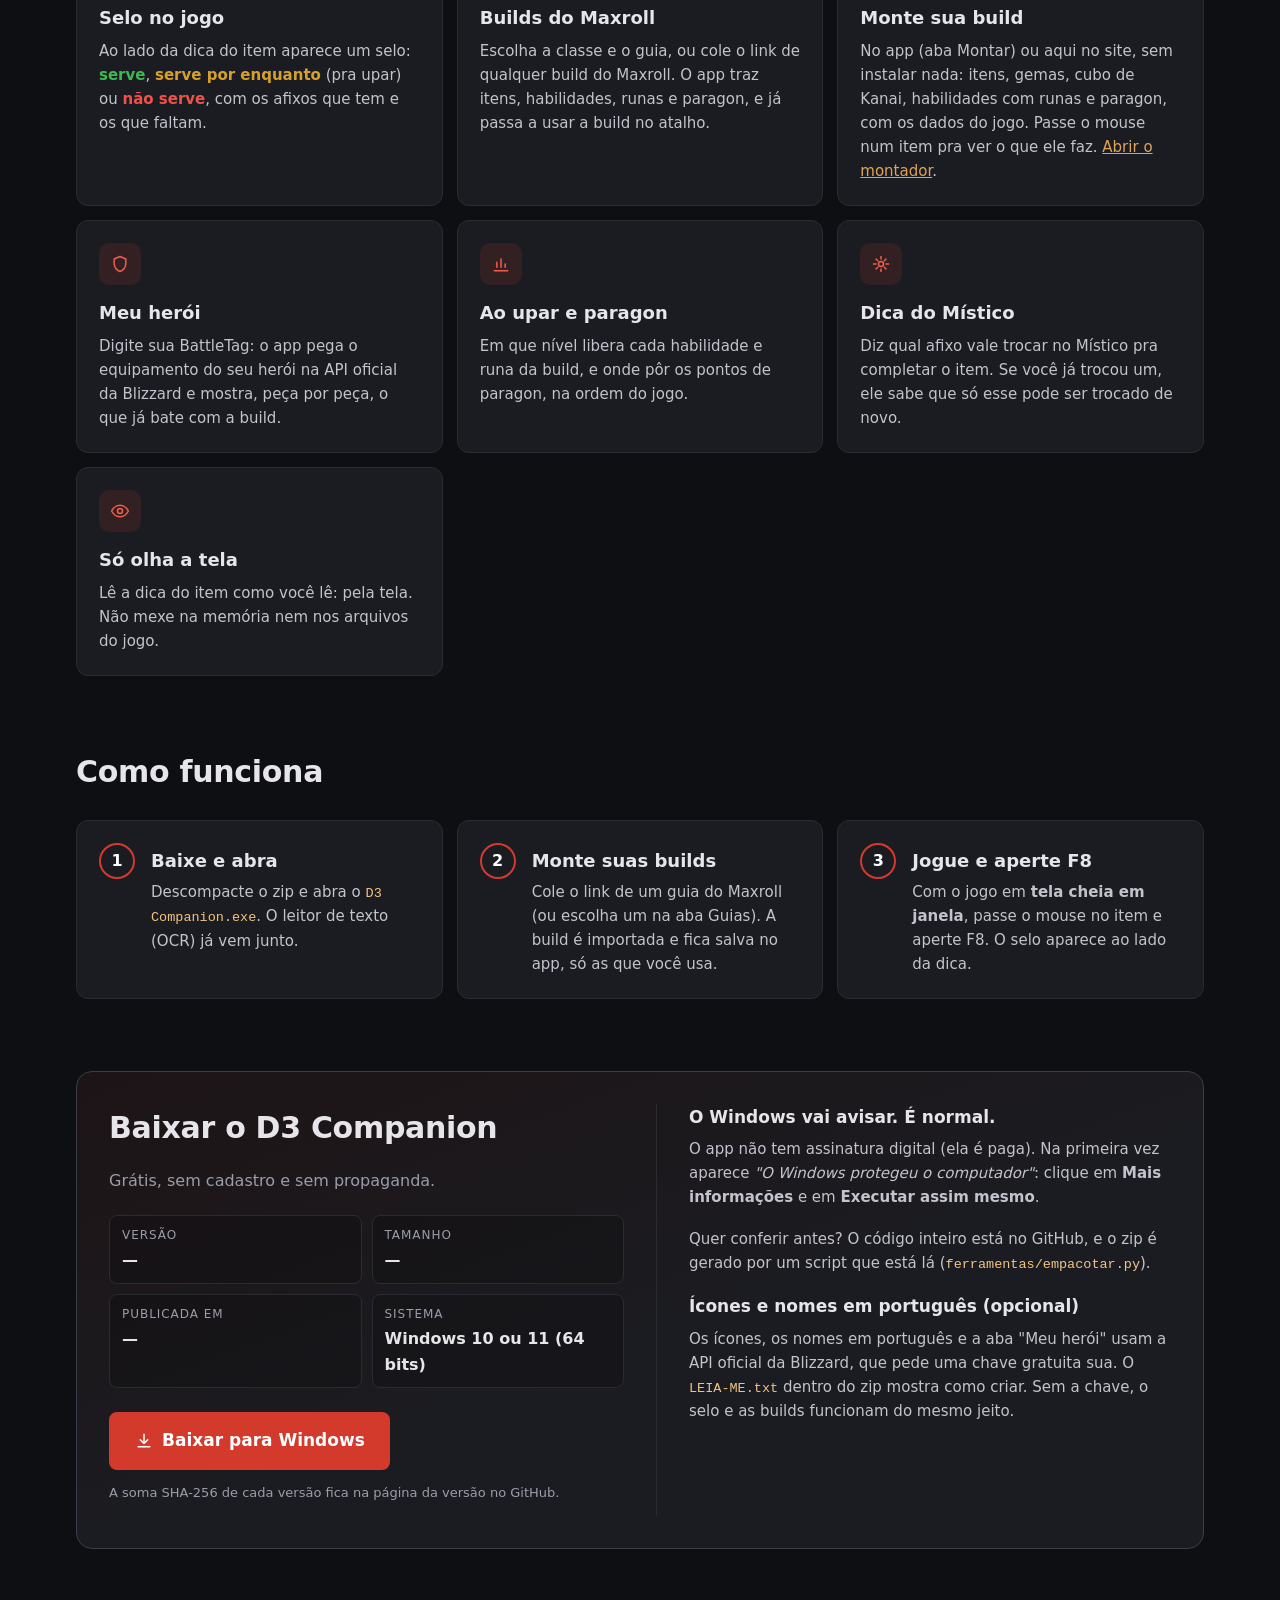
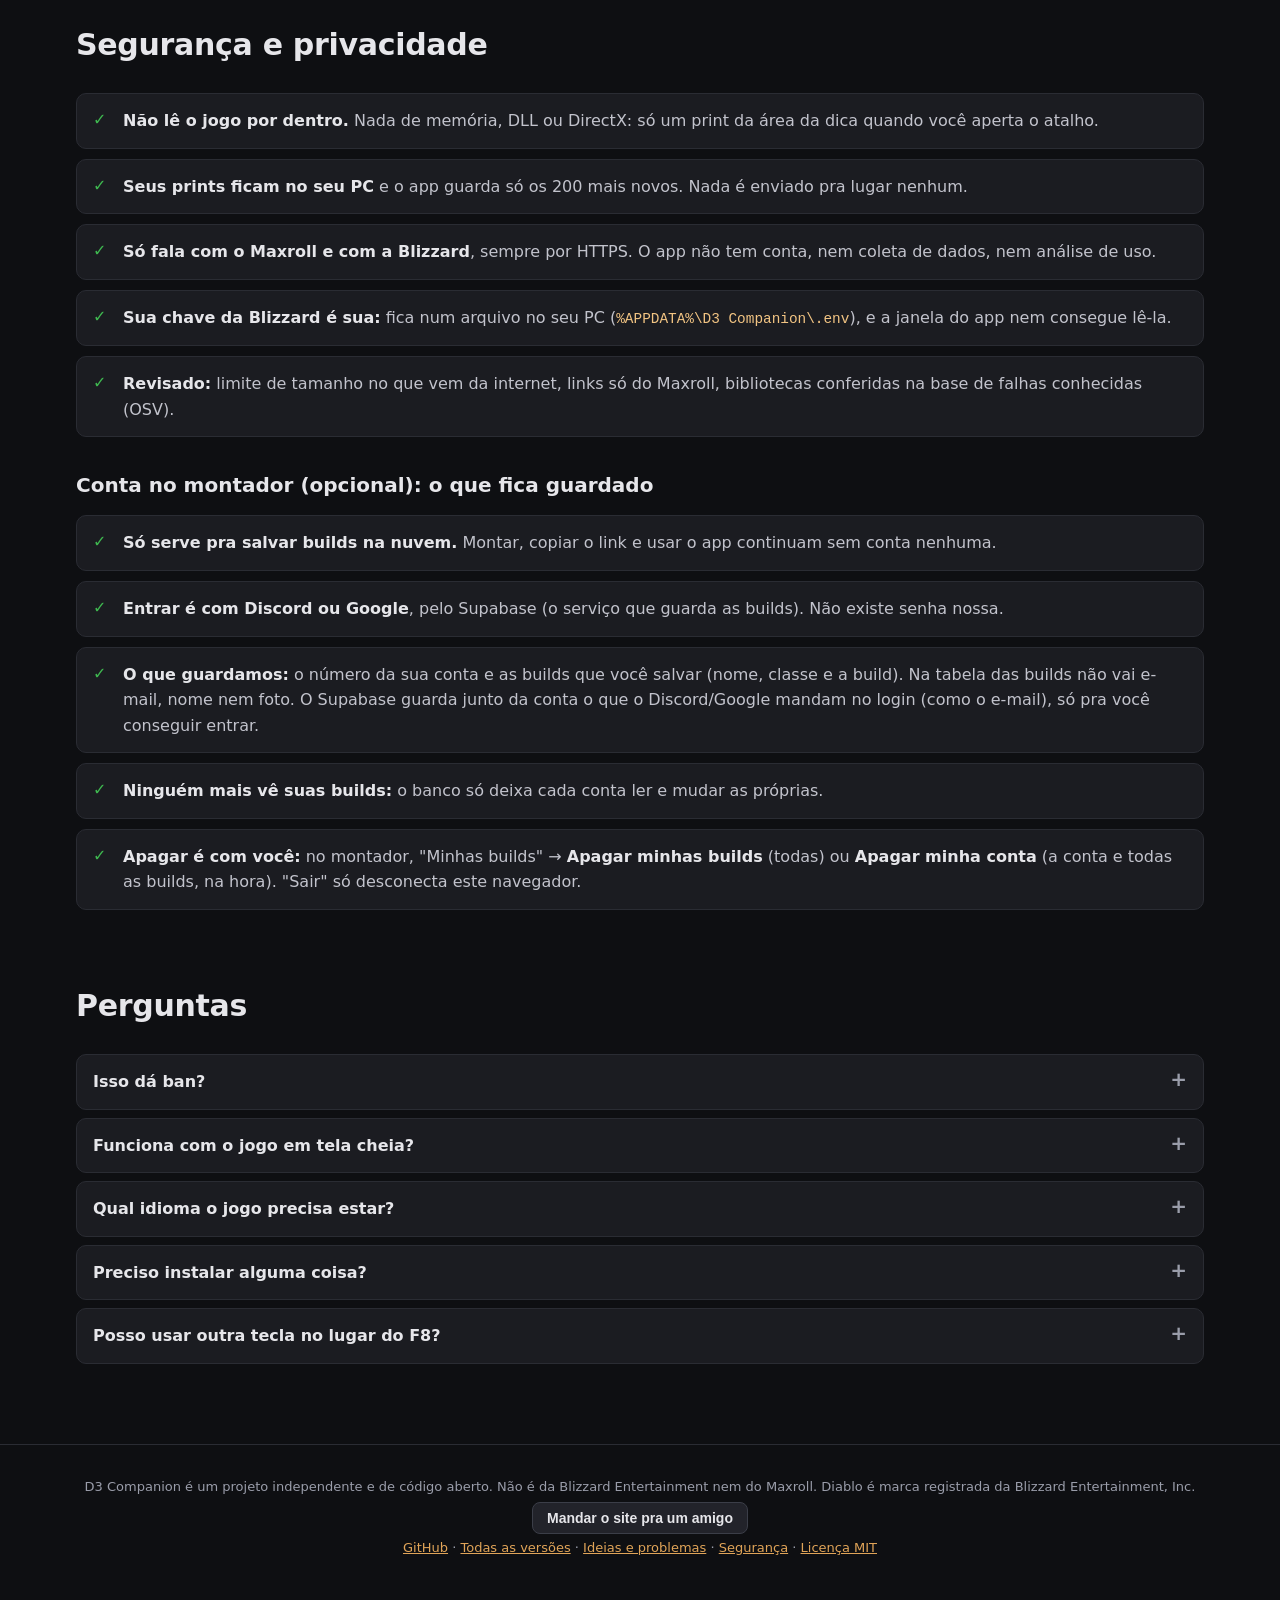
==== commit 39cdc2c8: "Contas no site só pra salvar builds na nuvem - ferramentas/supabase.sql: tabela builds com RLS só do" ====
--- a/docs/pt/index.html
+++ b/docs/pt/index.html
@@ -91,7 +91,7 @@
     <!-- PRINT DA JANELA -->
     <section class="vitrine">
       <figure>
-        <img src="../img/janela.png" width="1280" height="800" loading="lazy"
+        <img src="../img/janela.pt.png" width="1280" height="800" loading="lazy"
              alt="Janela do D3 Companion na aba Montar: os espaços do boneco, a roda de gemas e a dica de um item de conjunto aberta">
         <figcaption>A janela do app: monte a build e passe o mouse no item pra ver o que ele faz.</figcaption>
       </figure>
@@ -192,9 +192,19 @@
       <ul class="lista-seguranca">
         <li><b>Não lê o jogo por dentro.</b> Nada de memória, DLL ou DirectX: só um print da área da dica quando você aperta o atalho.</li>
         <li><b>Seus prints ficam no seu PC</b> e o app guarda só os 200 mais novos. Nada é enviado pra lugar nenhum.</li>
-        <li><b>Só fala com o Maxroll e com a Blizzard</b>, sempre por HTTPS. Sem conta, sem coleta de dados, sem análise de uso.</li>
+        <li><b>Só fala com o Maxroll e com a Blizzard</b>, sempre por HTTPS. O app não tem conta, nem coleta de dados, nem análise de uso.</li>
         <li><b>Sua chave da Blizzard é sua:</b> fica num arquivo no seu PC (<code>%APPDATA%\D3 Companion\.env</code>), e a janela do app nem consegue lê-la.</li>
         <li><b>Revisado:</b> limite de tamanho no que vem da internet, links só do Maxroll, bibliotecas conferidas na base de falhas conhecidas (OSV).</li>
+      </ul>
+      <h3 class="secao-sub" id="nuvem">Conta no montador (opcional): o que fica guardado</h3>
+      <ul class="lista-seguranca">
+        <li><b>Só serve pra salvar builds na nuvem.</b> Montar, copiar o link e usar o app continuam sem conta nenhuma.</li>
+        <li><b>Entrar é com Discord ou Google</b>, pelo Supabase (o serviço que guarda as builds). Não existe senha nossa.</li>
+        <li><b>O que guardamos:</b> o número da sua conta e as builds que você salvar (nome, classe e a build). Na tabela das builds não vai e-mail, nome nem foto.
+          O Supabase guarda junto da conta o que o Discord/Google mandam no login (como o e-mail), só pra você conseguir entrar.</li>
+        <li><b>Ninguém mais vê suas builds:</b> o banco só deixa cada conta ler e mudar as próprias.</li>
+        <li><b>Apagar é com você:</b> no montador, "Minhas builds" → <b>Apagar minhas builds</b> (todas) ou <b>Apagar minha conta</b>
+          (a conta e todas as builds, na hora). "Sair" só desconecta este navegador.</li>
       </ul>
     </section>
 
--- a/docs/site.css
+++ b/docs/site.css
@@ -236,6 +236,7 @@
   color: var(--ok); font-weight: 700;
 }
 .lista-seguranca b { color: var(--texto); }
+.secao-sub { margin: 32px 0 14px; font-size: 20px; scroll-margin-top: 80px; }
 
 .perguntas { display: grid; gap: 8px; }
 .perguntas details { border: 1px solid var(--borda); border-radius: 10px; background: var(--painel); }
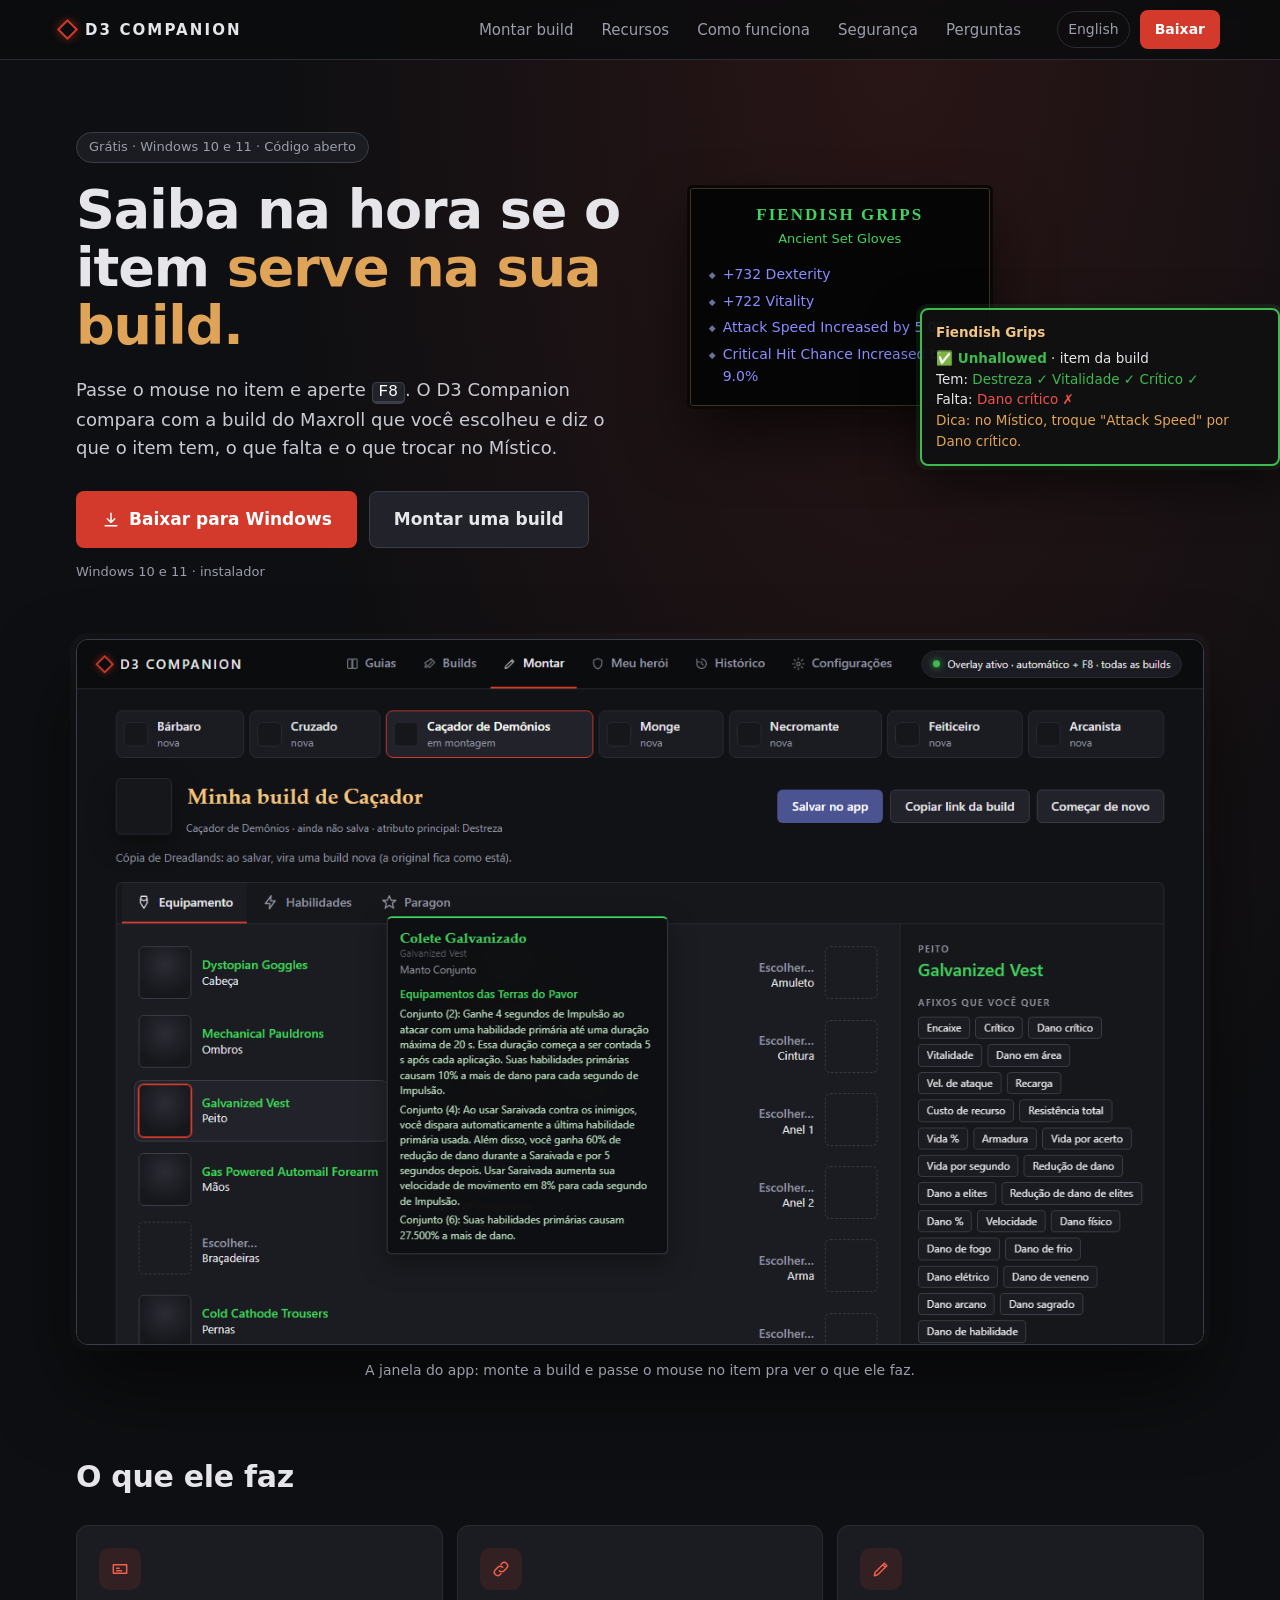
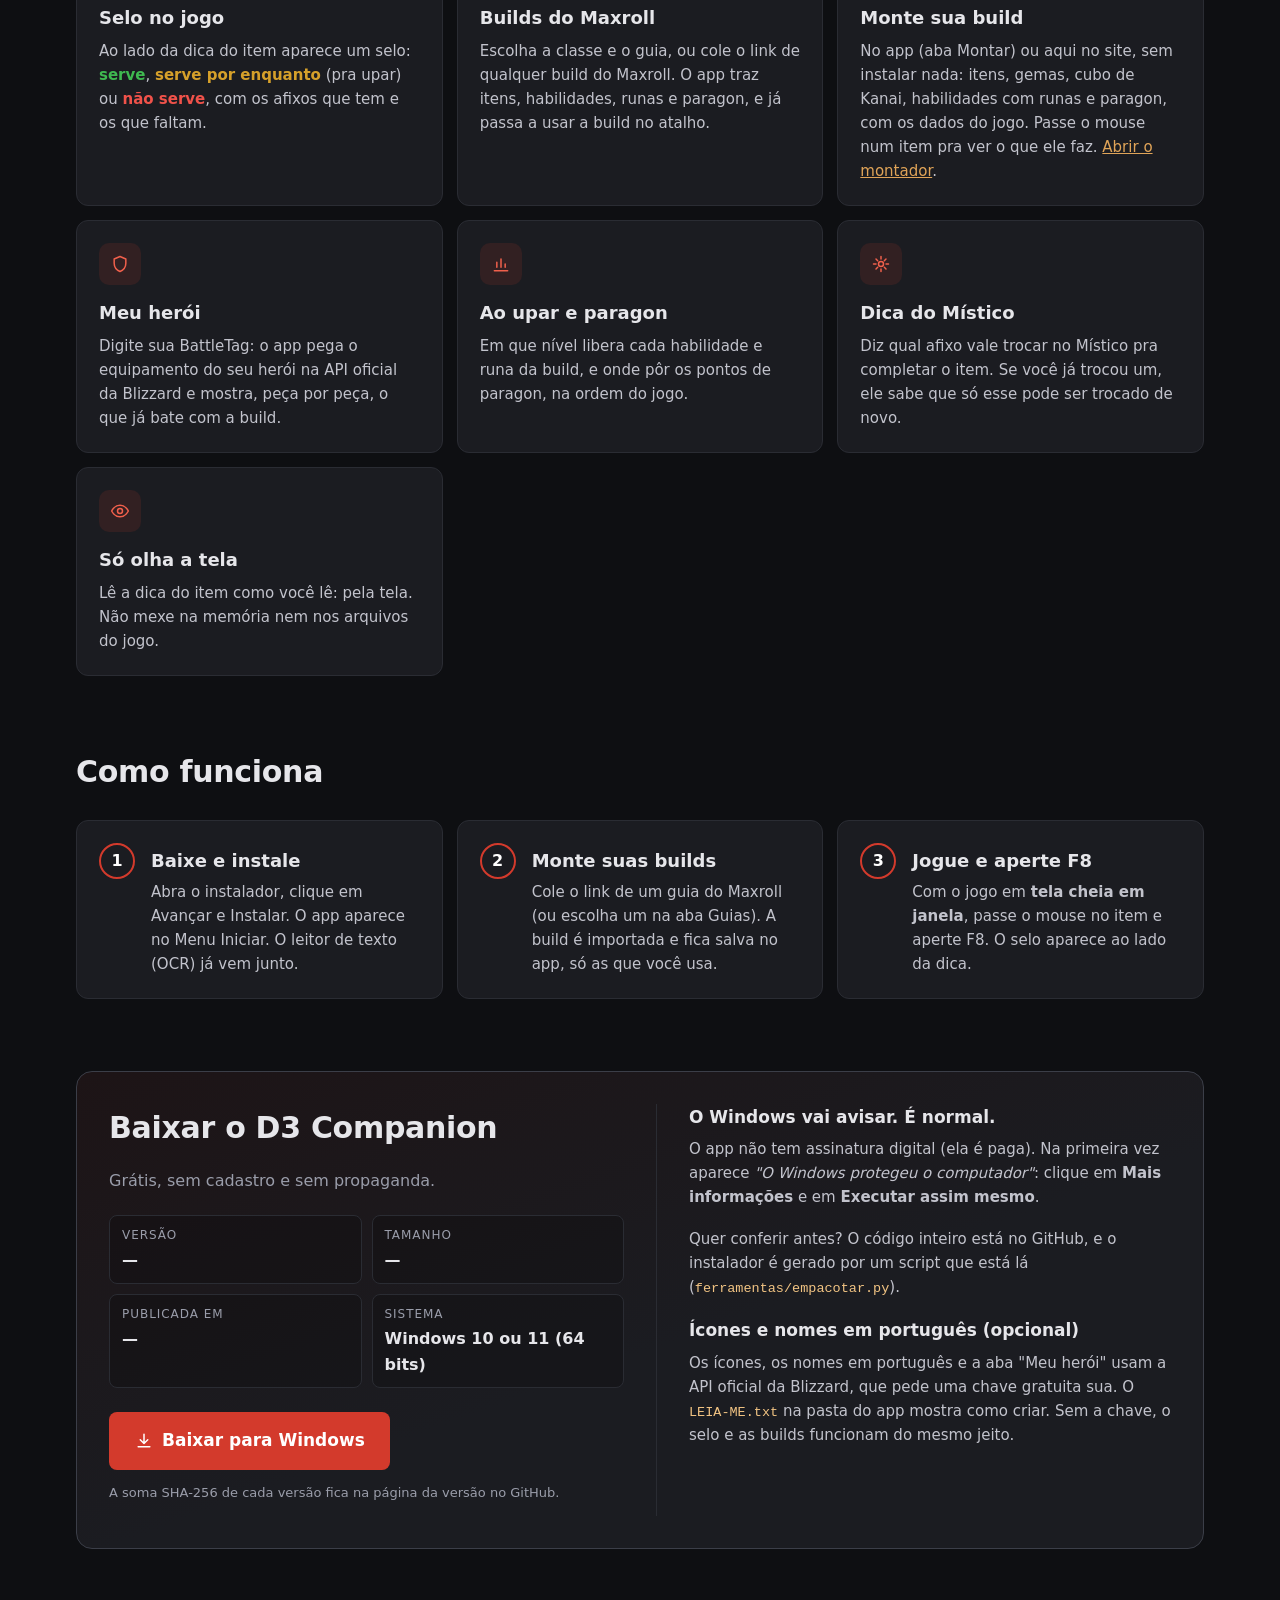
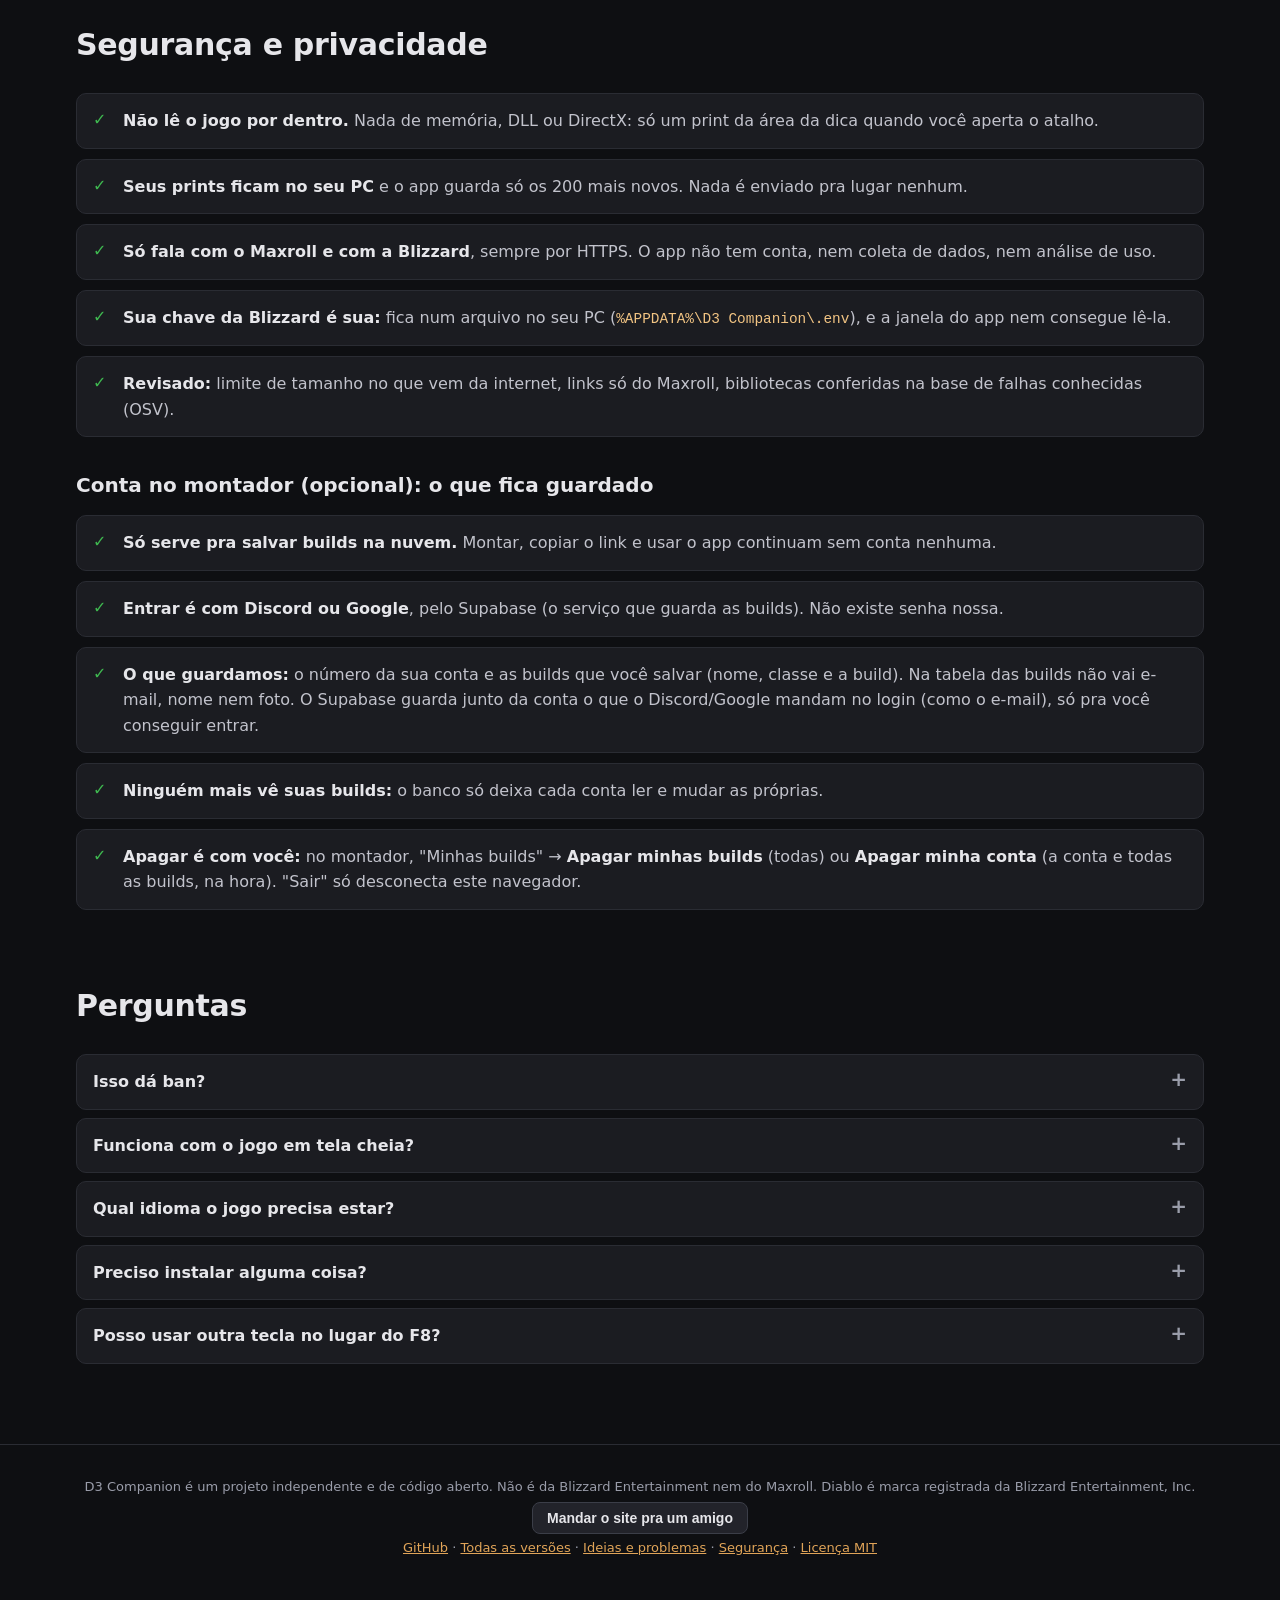
==== commit 365833c4: "Instalador, abertura na hora do clique e controle dos prints - Instalador do Inno Setup (ferramentas" ====
--- a/docs/pt/index.html
+++ b/docs/pt/index.html
@@ -149,7 +149,7 @@
     <section class="secao" id="como">
       <h2>Como funciona</h2>
       <ol class="passos">
-        <li><span class="passo-num">1</span><div><h3>Baixe e abra</h3><p>Descompacte o zip e abra o <code>D3 Companion.exe</code>. O leitor de texto (OCR) já vem junto.</p></div></li>
+        <li><span class="passo-num">1</span><div><h3>Baixe e instale</h3><p>Abra o instalador, clique em Avançar e Instalar. O app aparece no Menu Iniciar. O leitor de texto (OCR) já vem junto.</p></div></li>
         <li><span class="passo-num">2</span><div><h3>Monte suas builds</h3><p>Cole o link de um guia do Maxroll (ou escolha um na aba Guias). A build é importada e fica salva no app, só as que você usa.</p></div></li>
         <li><span class="passo-num">3</span><div><h3>Jogue e aperte F8</h3><p>Com o jogo em <b>tela cheia em janela</b>, passe o mouse no item e aperte F8. O selo aparece ao lado da dica.</p></div></li>
       </ol>
@@ -177,11 +177,11 @@
           <h3>O Windows vai avisar. É normal.</h3>
           <p>O app não tem assinatura digital (ela é paga). Na primeira vez aparece <i>"O Windows protegeu o computador"</i>:
             clique em <b>Mais informações</b> e em <b>Executar assim mesmo</b>.</p>
-          <p>Quer conferir antes? O código inteiro está no GitHub, e o zip é gerado por um script que está lá
+          <p>Quer conferir antes? O código inteiro está no GitHub, e o instalador é gerado por um script que está lá
             (<code>ferramentas/empacotar.py</code>).</p>
           <h3>Ícones e nomes em português (opcional)</h3>
           <p>Os ícones, os nomes em português e a aba "Meu herói" usam a API oficial da Blizzard, que pede uma chave
-            gratuita sua. O <code>LEIA-ME.txt</code> dentro do zip mostra como criar. Sem a chave, o selo e as builds funcionam do mesmo jeito.</p>
+            gratuita sua. O <code>LEIA-ME.txt</code> na pasta do app mostra como criar. Sem a chave, o selo e as builds funcionam do mesmo jeito.</p>
         </div>
       </div>
     </section>
@@ -221,7 +221,7 @@
         <details><summary>Qual idioma o jogo precisa estar?</summary>
           <p>Inglês: as builds do Maxroll e a leitura da dica usam os nomes em inglês. A janela do app pode ficar em português ou em inglês (em Configurações).</p></details>
         <details><summary>Preciso instalar alguma coisa?</summary>
-          <p>Não. Descompacte e abra. Seus dados ficam em <code>%APPDATA%\D3 Companion</code>, então trocar de versão não apaga nada.</p></details>
+          <p>Só o próprio app: o instalador põe ele no Menu Iniciar, sem pedir administrador, e ele sai pelas Configurações do Windows. Prefere sem instalar? A versão também tem um zip. Seus dados ficam em <code>%APPDATA%\D3 Companion</code>, então atualizar ou desinstalar não apaga nada.</p></details>
         <details><summary>Posso usar outra tecla no lugar do F8?</summary>
           <p>Pode: em Configurações, ex.: <code>Ctrl+F8</code> ou <code>Alt+Q</code>. Se outro programa já usa a tecla, o app avisa quais estão livres.</p></details>
       </div>
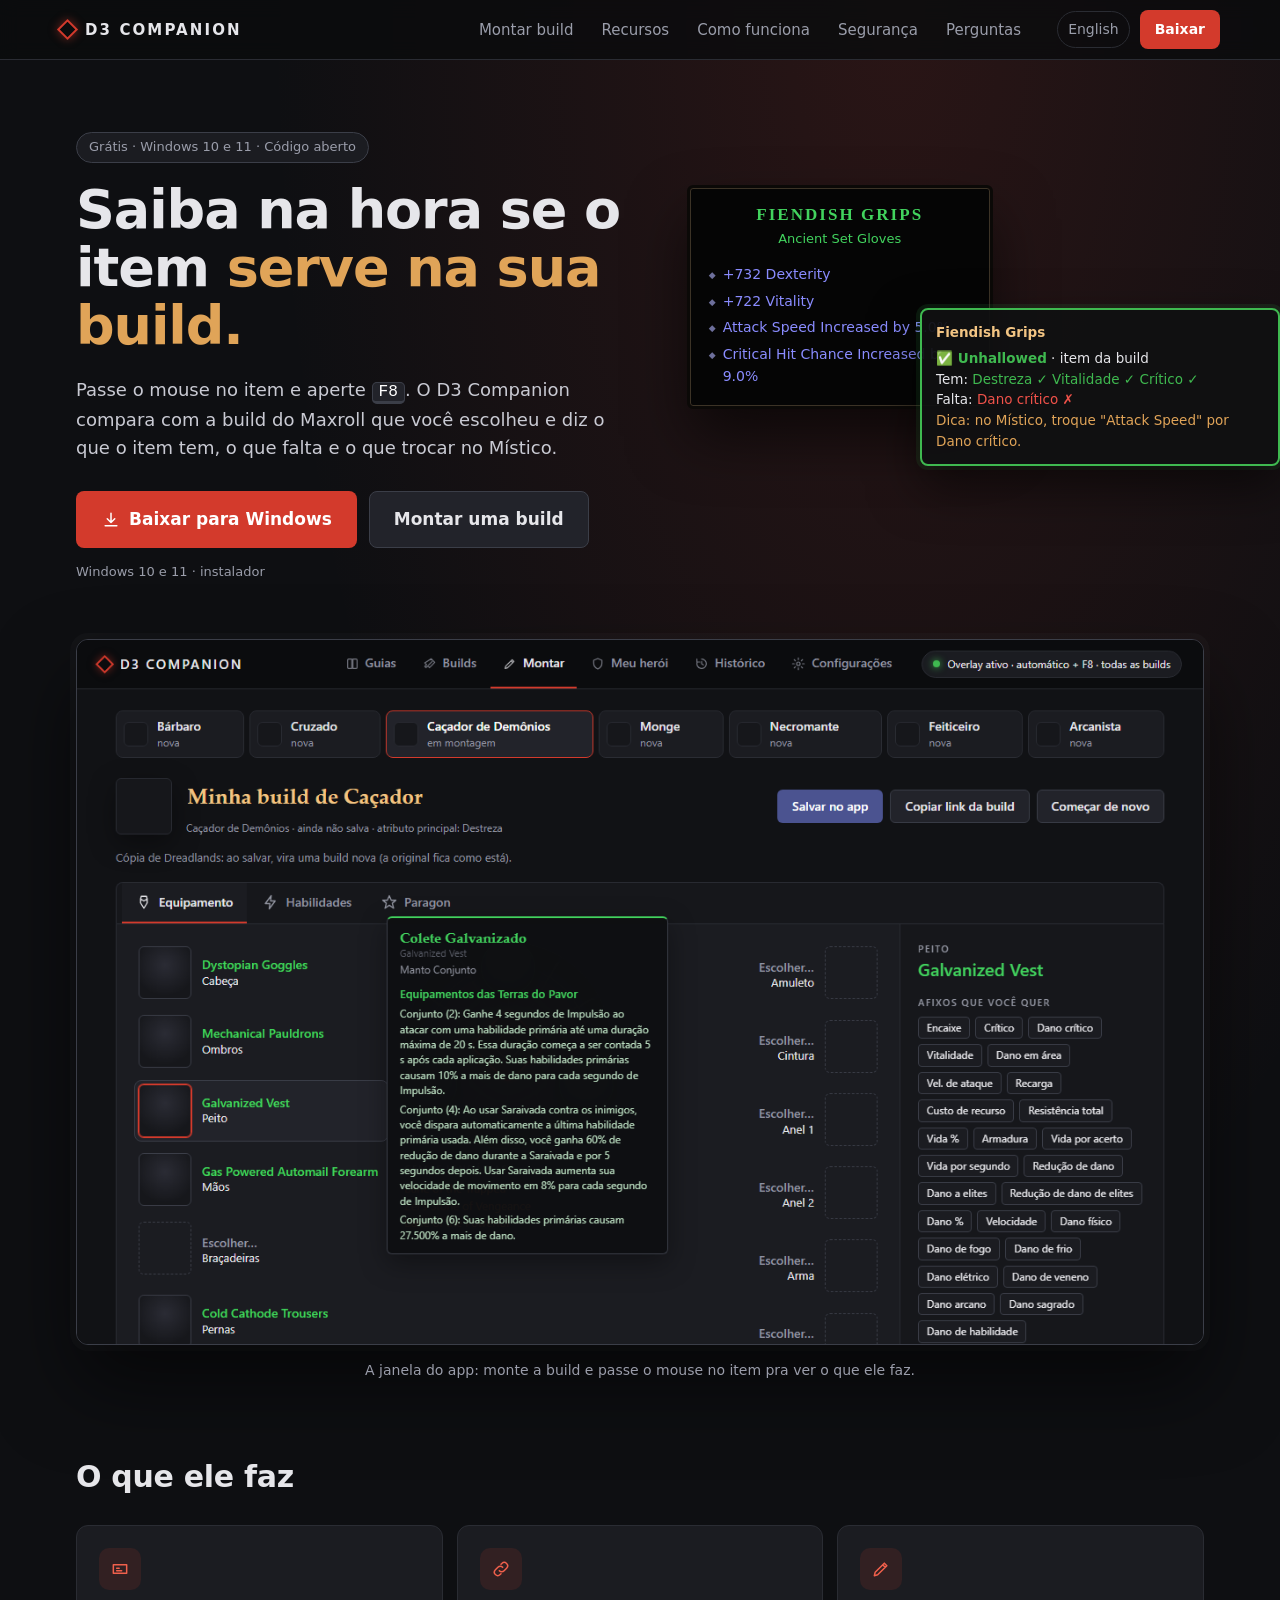
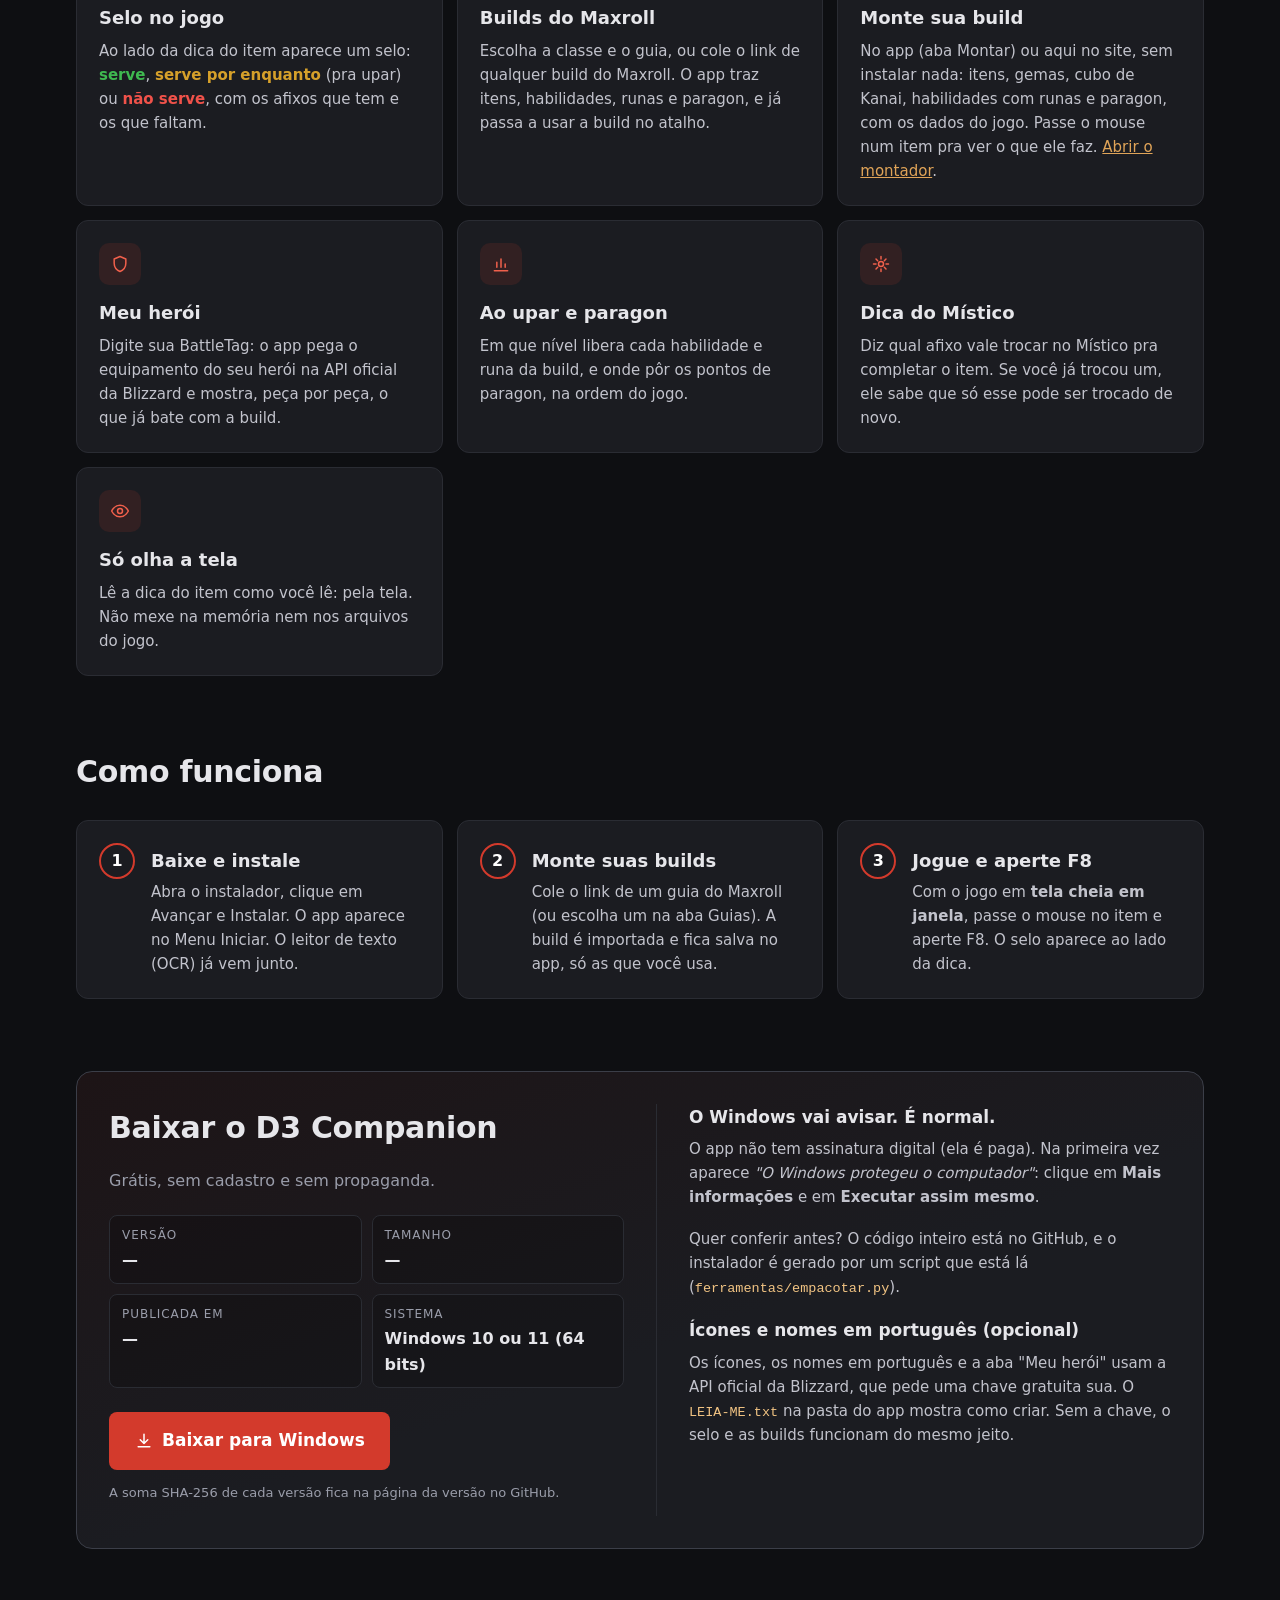
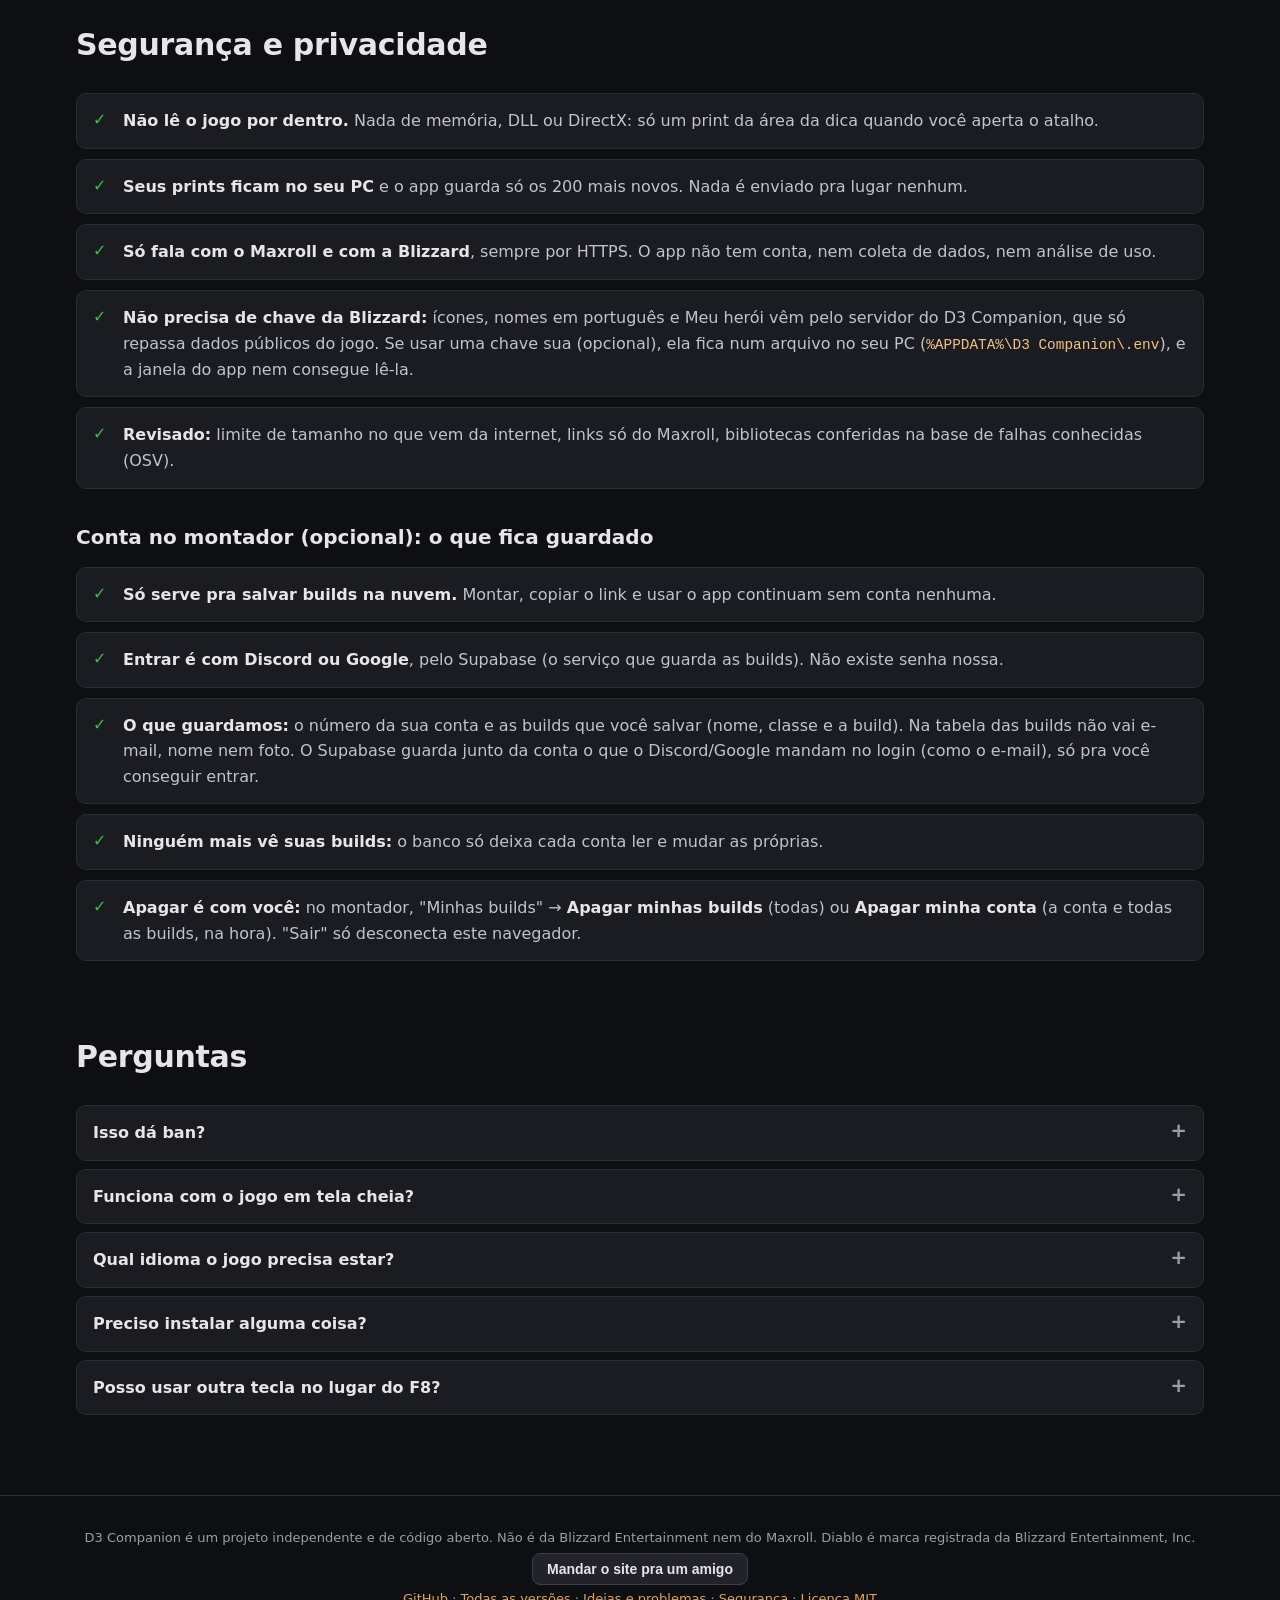
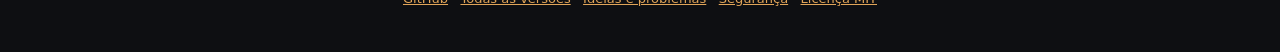
==== commit 5de0dd0f: "Ponte da Blizzard: ícones, nomes em português e Meu herói sem chave Supabase Edge Function (supabase" ====
--- a/docs/pt/index.html
+++ b/docs/pt/index.html
@@ -193,7 +193,7 @@
         <li><b>Não lê o jogo por dentro.</b> Nada de memória, DLL ou DirectX: só um print da área da dica quando você aperta o atalho.</li>
         <li><b>Seus prints ficam no seu PC</b> e o app guarda só os 200 mais novos. Nada é enviado pra lugar nenhum.</li>
         <li><b>Só fala com o Maxroll e com a Blizzard</b>, sempre por HTTPS. O app não tem conta, nem coleta de dados, nem análise de uso.</li>
-        <li><b>Sua chave da Blizzard é sua:</b> fica num arquivo no seu PC (<code>%APPDATA%\D3 Companion\.env</code>), e a janela do app nem consegue lê-la.</li>
+        <li><b>Não precisa de chave da Blizzard:</b> ícones, nomes em português e Meu herói vêm pelo servidor do D3 Companion, que só repassa dados públicos do jogo. Se usar uma chave sua (opcional), ela fica num arquivo no seu PC (<code>%APPDATA%\D3 Companion\.env</code>), e a janela do app nem consegue lê-la.</li>
         <li><b>Revisado:</b> limite de tamanho no que vem da internet, links só do Maxroll, bibliotecas conferidas na base de falhas conhecidas (OSV).</li>
       </ul>
       <h3 class="secao-sub" id="nuvem">Conta no montador (opcional): o que fica guardado</h3>
